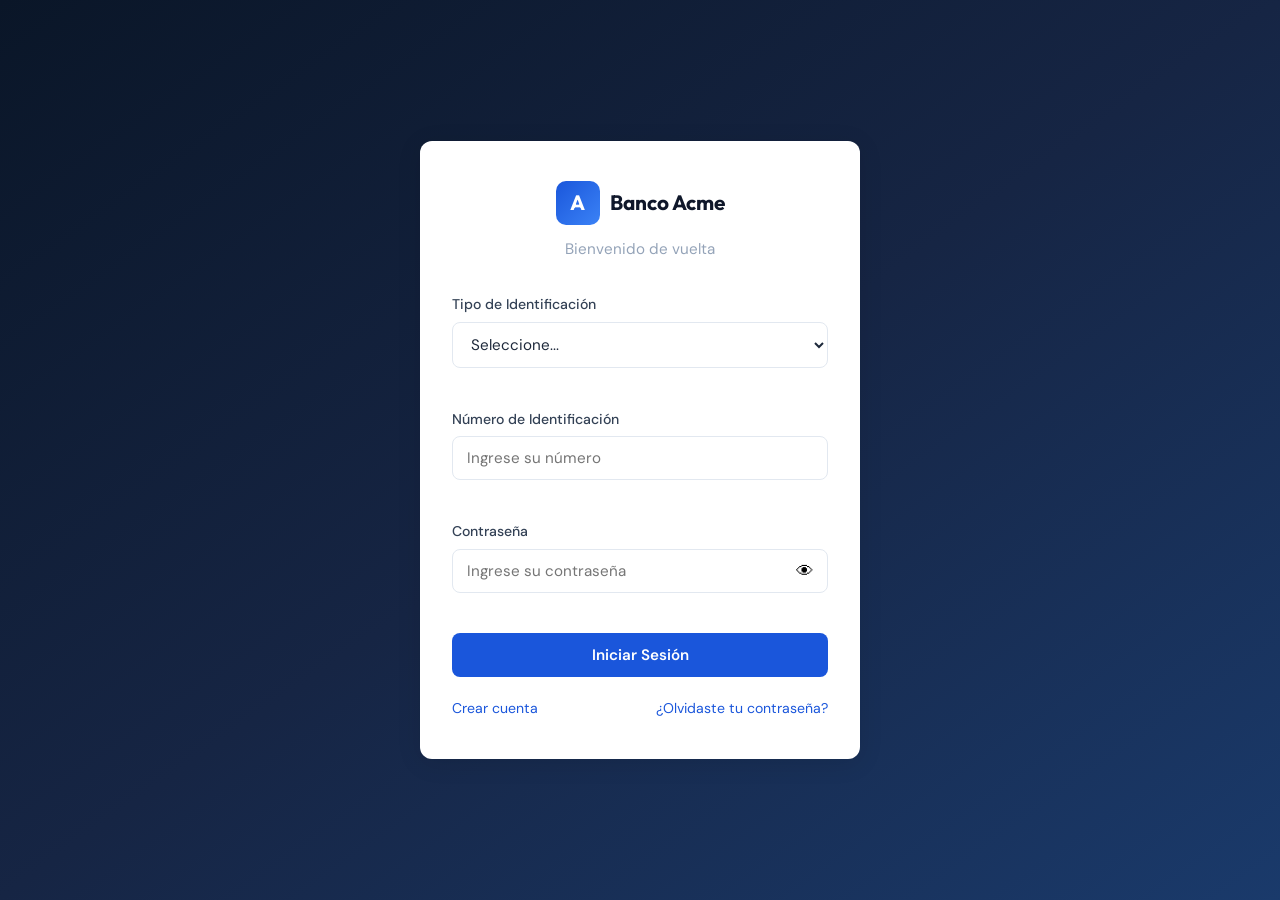
==== dashboard.html @ b164e24a "feat: :memo: pruebas" ====
<!DOCTYPE html>
<html lang="es">
<head>
    <meta charset="UTF-8">
    <meta name="viewport" content="width=device-width, initial-scale=1.0">
    <title>Banco Acme - Dashboard</title>
    <link rel="preconnect" href="https://fonts.googleapis.com">
    <link href="https://fonts.googleapis.com/css2?family=Outfit:wght@300;400;500;600;700&family=DM+Sans:wght@400;500;600&display=swap" rel="stylesheet">
    <link rel="stylesheet" href="css/styles.css">
</head>
<body class="page-dashboard">

    <!-- ==============================
         SIDEBAR / MENÚ LATERAL
    ============================== -->
    <aside class="sidebar" id="sidebar">
        <div class="sidebar-header">
            <div class="logo">
                <div class="logo-icon logo-icon--sm">A</div>
                <span class="logo-text">Banco Acme</span>
            </div>
        </div>

        <nav class="sidebar-nav">
            <button class="nav-item active" onclick="navegarA('resumen')" id="nav-resumen">
                <span class="nav-icon">🏠</span> Resumen
            </button>
            <button class="nav-item" onclick="navegarA('transacciones')" id="nav-transacciones">
                <span class="nav-icon">📋</span> Transacciones
            </button>
            <button class="nav-item" onclick="navegarA('consignacion')" id="nav-consignacion">
                <span class="nav-icon">💰</span> Consignación
            </button>
            <button class="nav-item" onclick="navegarA('retiro')" id="nav-retiro">
                <span class="nav-icon">🏧</span> Retiro
            </button>
            <button class="nav-item" onclick="navegarA('servicios')" id="nav-servicios">
                <span class="nav-icon">🔌</span> Pago Servicios
            </button>
            <button class="nav-item" onclick="navegarA('certificado')" id="nav-certificado">
                <span class="nav-icon">📄</span> Certificado
            </button>
            <button class="nav-item nav-item--danger" onclick="cerrarSesion()">
                <span class="nav-icon">🚪</span> Cerrar Sesión
            </button>
        </nav>

        <div class="sidebar-footer">
            <p id="sidebarNombre"></p>
        </div>
    </aside>

    <!-- Botón menú móvil -->
    <button class="menu-toggle" id="menuToggle" onclick="toggleSidebar()">☰</button>

    <!-- ==============================
         ÁREA DE CONTENIDO PRINCIPAL
    ============================== -->
    <main class="main-content" id="mainContent">

        <!-- HEADER del dashboard -->
        <header class="dash-header">
            <h1 id="tituloPagina">Resumen de Cuenta</h1>
            <p class="dash-fecha" id="fechaActual"></p>
        </header>

        <!-- ===== SECCIÓN: RESUMEN ===== -->
        <section class="seccion" id="seccion-resumen">
            <div class="cuenta-card">
                <div class="cuenta-card__header">
                    <span class="cuenta-badge">Cuenta de Ahorros</span>
                    <span class="cuenta-estado">● Activa</span>
                </div>
                <div class="cuenta-card__body">
                    <p class="cuenta-numero" id="dashNumeroCuenta"></p>
                    <p class="cuenta-saldo-label">Saldo disponible</p>
                    <p class="cuenta-saldo" id="dashSaldo"></p>
                </div>
                <div class="cuenta-card__footer">
                    <p>Titular: <strong id="dashTitular"></strong></p>
                    <p>Creada: <span id="dashFechaCreacion"></span></p>
                </div>
            </div>
        </section>

        <!-- ===== SECCIÓN: TRANSACCIONES ===== -->
        <section class="seccion" id="seccion-transacciones" style="display:none;">
            <div class="seccion-header">
                <h2>Últimas 10 Transacciones</h2>
                <button class="btn btn-outline" onclick="imprimirSeccion('seccion-transacciones')">🖨 Imprimir</button>
            </div>
            <div class="tabla-container">
                <table class="tabla">
                    <thead>
                        <tr>
                            <th>Fecha</th>
                            <th>Referencia</th>
                            <th>Tipo</th>
                            <th>Concepto</th>
                            <th>Valor</th>
                        </tr>
                    </thead>
                    <tbody id="tablaTransacciones">
                        <!-- Se llena dinámicamente con JS -->
                    </tbody>
                </table>
                <p id="sinTransacciones" class="info-text" style="display:none;">No hay transacciones registradas.</p>
            </div>
        </section>

        <!-- ===== SECCIÓN: CONSIGNACIÓN ===== -->
        <section class="seccion" id="seccion-consignacion" style="display:none;">
            <div class="form-operacion">
                <div class="info-cuenta">
                    <p><strong>Cuenta:</strong> <span id="consigCuenta"></span></p>
                    <p><strong>Titular:</strong> <span id="consigTitular"></span></p>
                </div>
                <div class="form-group">
                    <label for="montoConsignacion">Monto a consignar ($)</label>
                    <input type="number" id="montoConsignacion" placeholder="Ingrese el monto" min="1">
                    <span class="error-msg" id="errConsignacion"></span>
                </div>
                <button class="btn btn-primary" onclick="realizarConsignacion()">Consignar</button>
            </div>
            <!-- Resumen de transacción -->
            <div id="resumenConsignacion" class="resumen-transaccion" style="display:none;">
                <div class="resumen-transaccion__content" id="resumenConsignacionContent"></div>
                <button class="btn btn-outline" onclick="imprimirSeccion('resumenConsignacion')">🖨 Imprimir</button>
            </div>
        </section>

        <!-- ===== SECCIÓN: RETIRO ===== -->
        <section class="seccion" id="seccion-retiro" style="display:none;">
            <div class="form-operacion">
                <div class="info-cuenta">
                    <p><strong>Cuenta:</strong> <span id="retiroCuenta"></span></p>
                    <p><strong>Titular:</strong> <span id="retiroTitular"></span></p>
                    <p><strong>Saldo disponible:</strong> <span id="retiroSaldo"></span></p>
                </div>
                <div class="form-group">
                    <label for="montoRetiro">Monto a retirar ($)</label>
                    <input type="number" id="montoRetiro" placeholder="Ingrese el monto" min="1">
                    <span class="error-msg" id="errRetiro"></span>
                </div>
                <button class="btn btn-primary" onclick="realizarRetiro()">Retirar</button>
            </div>
            <div id="resumenRetiro" class="resumen-transaccion" style="display:none;">
                <div class="resumen-transaccion__content" id="resumenRetiroContent"></div>
                <button class="btn btn-outline" onclick="imprimirSeccion('resumenRetiro')">🖨 Imprimir</button>
            </div>
        </section>

        <!-- ===== SECCIÓN: PAGO DE SERVICIOS ===== -->
        <section class="seccion" id="seccion-servicios" style="display:none;">
            <div class="form-operacion">
                <div class="info-cuenta">
                    <p><strong>Cuenta:</strong> <span id="servicioCuenta"></span></p>
                    <p><strong>Titular:</strong> <span id="servicioTitular"></span></p>
                    <p><strong>Saldo disponible:</strong> <span id="servicioSaldo"></span></p>
                </div>
                <div class="form-group">
                    <label for="tipoServicio">Servicio Público</label>
                    <select id="tipoServicio">
                        <option value="">Seleccione...</option>
                        <option value="Energía">Energía</option>
                        <option value="Agua">Agua</option>
                        <option value="Gas natural">Gas natural</option>
                        <option value="Internet">Internet</option>
                    </select>
                    <span class="error-msg" id="errTipoServicio"></span>
                </div>
                <div class="form-group">
                    <label for="referenciaServicio">Referencia de pago</label>
                    <input type="text" id="referenciaServicio" placeholder="Número de referencia">
                    <span class="error-msg" id="errReferenciaServicio"></span>
                </div>
                <div class="form-group">
                    <label for="montoServicio">Valor a pagar ($)</label>
                    <input type="number" id="montoServicio" placeholder="Ingrese el valor" min="1">
                    <span class="error-msg" id="errMontoServicio"></span>
                </div>
                <button class="btn btn-primary" onclick="pagarServicio()">Pagar Servicio</button>
            </div>
            <div id="resumenServicio" class="resumen-transaccion" style="display:none;">
                <div class="resumen-transaccion__content" id="resumenServicioContent"></div>
                <button class="btn btn-outline" onclick="imprimirSeccion('resumenServicio')">🖨 Imprimir</button>
            </div>
        </section>

        <!-- ===== SECCIÓN: CERTIFICADO BANCARIO ===== -->
        <section class="seccion" id="seccion-certificado" style="display:none;">
            <div class="certificado" id="certificadoContenido">
                <div class="certificado__header">
                    <div class="logo">
                        <div class="logo-icon">A</div>
                        <span class="logo-text">Banco Acme S.A.</span>
                    </div>
                    <p>NIT: 900.123.456-7</p>
                </div>
                <div class="certificado__body">
                    <h2>CERTIFICADO BANCARIO</h2>
                    <p class="certificado__fecha" id="certFechaExpedicion"></p>
                    <div class="certificado__texto">
                        <p>El <strong>BANCO ACME S.A.</strong>, entidad vigilada por la Superintendencia Financiera de Colombia, certifica que:</p>
                        <p class="certificado__titular" id="certTitular"></p>
                        <p>Identificado(a) con <strong id="certTipoId"></strong> número <strong id="certNumId"></strong>, es titular de la siguiente cuenta:</p>
                        <table class="certificado__tabla">
                            <tr>
                                <td><strong>Tipo de cuenta:</strong></td>
                                <td>Cuenta de Ahorros</td>
                            </tr>
                            <tr>
                                <td><strong>Número de cuenta:</strong></td>
                                <td id="certNumeroCuenta"></td>
                            </tr>
                            <tr>
                                <td><strong>Estado:</strong></td>
                                <td>Activa</td>
                            </tr>
                            <tr>
                                <td><strong>Fecha de apertura:</strong></td>
                                <td id="certFechaApertura"></td>
                            </tr>
                        </table>
                        <p>El presente certificado se expide a solicitud del interesado.</p>
                    </div>
                </div>
                <div class="certificado__footer">
                    <div class="certificado__firma">
                        <div class="firma-linea"></div>
                        <p><strong>Banco Acme S.A.</strong></p>
                        <p>Departamento de Servicio al Cliente</p>
                    </div>
                </div>
            </div>
            <button class="btn btn-outline" onclick="imprimirSeccion('certificadoContenido')">🖨 Imprimir Certificado</button>
        </section>

    </main>

    <script src="js/utils.js"></script>
    <script src="js/dashboard.js"></script>
</body>
</html>
---- css/styles.css ----
/* ==============================
   VARIABLES CSS (Paleta bancaria)
   ============================== */
:root {
    --azul-oscuro: #0a1628;
    --azul-primario: #1a56db;
    --azul-hover: #1648b8;
    --azul-claro: #e8f0fe;
    --verde: #16a34a;
    --rojo: #dc2626;
    --rojo-claro: #fef2f2;
    --gris-50: #f8fafc;
    --gris-100: #f1f5f9;
    --gris-200: #e2e8f0;
    --gris-300: #cbd5e1;
    --gris-400: #94a3b8;
    --gris-600: #475569;
    --gris-700: #334155;
    --gris-800: #1e293b;
    --gris-900: #0f172a;
    --blanco: #ffffff;
    --sombra: 0 1px 3px rgba(0,0,0,0.08), 0 4px 12px rgba(0,0,0,0.04);
    --sombra-lg: 0 4px 24px rgba(0,0,0,0.1);
    --radio: 12px;
    --radio-sm: 8px;
    --transicion: 0.2s ease;
}

/* ==============================
   RESET Y BASE
   ============================== */
*, *::before, *::after {
    margin: 0;
    padding: 0;
    box-sizing: border-box;
}

body {
    font-family: 'DM Sans', sans-serif;
    background: var(--gris-50);
    color: var(--gris-800);
    line-height: 1.6;
    min-height: 100vh;
}

h1, h2, h3 {
    font-family: 'Outfit', sans-serif;
    font-weight: 600;
    color: var(--gris-900);
}

/* ==============================
   LOGO
   ============================== */
.logo {
    display: flex;
    align-items: center;
    gap: 10px;
}

.logo-icon {
    width: 44px;
    height: 44px;
    background: linear-gradient(135deg, var(--azul-primario), #3b82f6);
    color: var(--blanco);
    border-radius: 10px;
    display: flex;
    align-items: center;
    justify-content: center;
    font-family: 'Outfit', sans-serif;
    font-weight: 700;
    font-size: 1.3rem;
}

.logo-icon--sm {
    width: 36px;
    height: 36px;
    font-size: 1rem;
}

.logo-text {
    font-family: 'Outfit', sans-serif;
    font-weight: 700;
    font-size: 1.3rem;
    color: var(--gris-900);
}

/* ==============================
   PÁGINAS DE AUTENTICACIÓN
   ============================== */
.page-auth {
    display: flex;
    align-items: center;
    justify-content: center;
    min-height: 100vh;
    padding: 20px;
    background: linear-gradient(145deg, var(--azul-oscuro) 0%, #162544 50%, #1a3a6b 100%);
}

.auth-container {
    width: 100%;
    max-width: 440px;
    animation: fadeIn 0.4s ease;
}

.auth-card {
    background: var(--blanco);
    border-radius: var(--radio);
    padding: 40px 32px;
    box-shadow: var(--sombra-lg);
}

.auth-card--wide {
    max-width: 720px;
}

.auth-container:has(.auth-card--wide) {
    max-width: 720px;
}

.auth-header {
    text-align: center;
    margin-bottom: 32px;
}

.auth-header .logo {
    justify-content: center;
    margin-bottom: 12px;
}

.auth-subtitle {
    color: var(--gris-400);
    font-size: 0.95rem;
}

.auth-links {
    display: flex;
    justify-content: space-between;
    margin-top: 20px;
    font-size: 0.88rem;
}

.auth-links a {
    color: var(--azul-primario);
    text-decoration: none;
    transition: color var(--transicion);
}

.auth-links a:hover {
    color: var(--azul-hover);
    text-decoration: underline;
}

/* ==============================
   FORMULARIOS
   ============================== */
.form-group {
    margin-bottom: 18px;
}

.form-group label {
    display: block;
    font-size: 0.88rem;
    font-weight: 500;
    color: var(--gris-700);
    margin-bottom: 6px;
}

.form-group input,
.form-group select {
    width: 100%;
    padding: 11px 14px;
    border: 1.5px solid var(--gris-200);
    border-radius: var(--radio-sm);
    font-size: 0.95rem;
    font-family: 'DM Sans', sans-serif;
    color: var(--gris-800);
    background: var(--blanco);
    transition: border-color var(--transicion), box-shadow var(--transicion);
    outline: none;
}

.form-group input:focus,
.form-group select:focus {
    border-color: var(--azul-primario);
    box-shadow: 0 0 0 3px rgba(26, 86, 219, 0.12);
}

.form-group input.input-error,
.form-group select.input-error {
    border-color: var(--rojo);
}

.password-wrapper {
    position: relative;
}

.password-wrapper input {
    padding-right: 44px;
}

.toggle-pass {
    position: absolute;
    right: 10px;
    top: 50%;
    transform: translateY(-50%);
    background: none;
    border: none;
    cursor: pointer;
    font-size: 1.1rem;
    padding: 4px;
}

.error-msg {
    display: block;
    color: var(--rojo);
    font-size: 0.8rem;
    margin-top: 4px;
    min-height: 18px;
}

.form-grid {
    display: grid;
    grid-template-columns: 1fr 1fr;
    gap: 0 20px;
}

/* ==============================
   BOTONES
   ============================== */
.btn {
    display: inline-flex;
    align-items: center;
    justify-content: center;
    gap: 8px;
    padding: 12px 24px;
    border: none;
    border-radius: var(--radio-sm);
    font-family: 'DM Sans', sans-serif;
    font-size: 0.95rem;
    font-weight: 600;
    cursor: pointer;
    transition: all var(--transicion);
    text-decoration: none;
}

.btn-primary {
    background: var(--azul-primario);
    color: var(--blanco);
    width: 100%;
}

.btn-primary:hover {
    background: var(--azul-hover);
    transform: translateY(-1px);
}

.btn-secondary {
    background: var(--gris-100);
    color: var(--gris-700);
}

.btn-secondary:hover {
    background: var(--gris-200);
}

.btn-outline {
    background: transparent;
    color: var(--azul-primario);
    border: 1.5px solid var(--azul-primario);
    padding: 8px 16px;
    font-size: 0.88rem;
}

.btn-outline:hover {
    background: var(--azul-claro);
}

.btn-group {
    display: flex;
    gap: 12px;
    margin-top: 8px;
}

.btn-group .btn {
    flex: 1;
}

/* ==============================
   ALERTAS
   ============================== */
.alert {
    padding: 12px 16px;
    border-radius: var(--radio-sm);
    font-size: 0.9rem;
    margin-top: 16px;
    text-align: center;
}

.alert-error {
    background: var(--rojo-claro);
    color: var(--rojo);
    border: 1px solid #fecaca;
}

.alert-success {
    background: #f0fdf4;
    color: var(--verde);
    border: 1px solid #bbf7d0;
}

.info-text {
    color: var(--gris-400);
    font-size: 0.9rem;
    text-align: center;
    padding: 20px;
}

/* ==============================
   RESUMEN DE REGISTRO
   ============================== */
.resumen-card {
    text-align: center;
    padding: 20px 0;
}

.resumen-icon {
    font-size: 3rem;
    margin-bottom: 12px;
}

.resumen-card h2 {
    margin-bottom: 20px;
    color: var(--verde);
}

.resumen-datos {
    background: var(--gris-50);
    border-radius: var(--radio-sm);
    padding: 20px;
    text-align: left;
    margin-bottom: 24px;
}

.resumen-datos p {
    padding: 6px 0;
    border-bottom: 1px solid var(--gris-200);
}

.resumen-datos p:last-child {
    border-bottom: none;
}

/* ==============================
   LAYOUT DEL DASHBOARD
   ============================== */
.page-dashboard {
    display: flex;
    min-height: 100vh;
}

/* Sidebar */
.sidebar {
    width: 260px;
    background: var(--blanco);
    border-right: 1px solid var(--gris-200);
    display: flex;
    flex-direction: column;
    position: fixed;
    top: 0;
    left: 0;
    bottom: 0;
    z-index: 100;
    transition: transform 0.3s ease;
}

.sidebar-header {
    padding: 20px 20px 16px;
    border-bottom: 1px solid var(--gris-200);
}

.sidebar-nav {
    flex: 1;
    padding: 12px;
    display: flex;
    flex-direction: column;
    gap: 4px;
    overflow-y: auto;
}

.nav-item {
    display: flex;
    align-items: center;
    gap: 10px;
    width: 100%;
    padding: 11px 14px;
    border: none;
    border-radius: var(--radio-sm);
    background: transparent;
    font-family: 'DM Sans', sans-serif;
    font-size: 0.92rem;
    font-weight: 500;
    color: var(--gris-600);
    cursor: pointer;
    transition: all var(--transicion);
    text-align: left;
}

.nav-item:hover {
    background: var(--gris-100);
    color: var(--gris-900);
}

.nav-item.active {
    background: var(--azul-claro);
    color: var(--azul-primario);
    font-weight: 600;
}

.nav-item--danger {
    color: var(--rojo);
}

.nav-item--danger:hover {
    background: var(--rojo-claro);
    color: var(--rojo);
}

.nav-icon {
    font-size: 1.1rem;
    width: 22px;
    text-align: center;
}

.sidebar-footer {
    padding: 16px 20px;
    border-top: 1px solid var(--gris-200);
    font-size: 0.85rem;
    color: var(--gris-400);
}

/* Menú toggle para móviles */
.menu-toggle {
    display: none;
    position: fixed;
    top: 14px;
    left: 14px;
    z-index: 200;
    background: var(--blanco);
    border: 1px solid var(--gris-200);
    border-radius: var(--radio-sm);
    padding: 8px 12px;
    font-size: 1.3rem;
    cursor: pointer;
    box-shadow: var(--sombra);
}

/* Contenido principal */
.main-content {
    flex: 1;
    margin-left: 260px;
    padding: 32px;
    max-width: 960px;
}

.dash-header {
    display: flex;
    justify-content: space-between;
    align-items: center;
    margin-bottom: 28px;
}

.dash-header h1 {
    font-size: 1.6rem;
}

.dash-fecha {
    color: var(--gris-400);
    font-size: 0.88rem;
}

/* ==============================
   TARJETA DE CUENTA
   ============================== */
.cuenta-card {
    background: linear-gradient(135deg, var(--azul-oscuro) 0%, #1a3a6b 100%);
    border-radius: var(--radio);
    padding: 28px 32px;
    color: var(--blanco);
    box-shadow: var(--sombra-lg);
}

.cuenta-card__header {
    display: flex;
    justify-content: space-between;
    align-items: center;
    margin-bottom: 24px;
}

.cuenta-badge {
    background: rgba(255,255,255,0.15);
    padding: 4px 12px;
    border-radius: 20px;
    font-size: 0.8rem;
    font-weight: 500;
}

.cuenta-estado {
    font-size: 0.85rem;
    color: #86efac;
}

.cuenta-numero {
    font-family: 'Outfit', monospace;
    font-size: 1.3rem;
    letter-spacing: 2px;
    margin-bottom: 16px;
    opacity: 0.9;
}

.cuenta-saldo-label {
    font-size: 0.85rem;
    opacity: 0.7;
}

.cuenta-saldo {
    font-family: 'Outfit', sans-serif;
    font-size: 2.2rem;
    font-weight: 700;
}

.cuenta-card__footer {
    margin-top: 24px;
    padding-top: 16px;
    border-top: 1px solid rgba(255,255,255,0.15);
    display: flex;
    justify-content: space-between;
    font-size: 0.88rem;
    opacity: 0.85;
}

/* ==============================
   SECCIONES DEL DASHBOARD
   ============================== */
.seccion-header {
    display: flex;
    justify-content: space-between;
    align-items: center;
    margin-bottom: 20px;
}

.seccion-header h2 {
    font-size: 1.2rem;
}

/* Tabla */
.tabla-container {
    background: var(--blanco);
    border-radius: var(--radio);
    box-shadow: var(--sombra);
    overflow-x: auto;
}

.tabla {
    width: 100%;
    border-collapse: collapse;
}

.tabla th {
    background: var(--gris-50);
    padding: 12px 16px;
    text-align: left;
    font-size: 0.82rem;
    font-weight: 600;
    color: var(--gris-600);
    text-transform: uppercase;
    letter-spacing: 0.5px;
    border-bottom: 2px solid var(--gris-200);
}

.tabla td {
    padding: 12px 16px;
    font-size: 0.9rem;
    border-bottom: 1px solid var(--gris-100);
}

.tabla tr:hover td {
    background: var(--gris-50);
}

.valor-positivo {
    color: var(--verde);
    font-weight: 600;
}

.valor-negativo {
    color: var(--rojo);
    font-weight: 600;
}

/* Formulario de operación */
.form-operacion {
    background: var(--blanco);
    border-radius: var(--radio);
    padding: 28px;
    box-shadow: var(--sombra);
    max-width: 500px;
}

.info-cuenta {
    background: var(--gris-50);
    border-radius: var(--radio-sm);
    padding: 16px;
    margin-bottom: 20px;
}

.info-cuenta p {
    font-size: 0.9rem;
    padding: 4px 0;
}

/* Resumen de transacción */
.resumen-transaccion {
    margin-top: 24px;
    background: var(--blanco);
    border-radius: var(--radio);
    padding: 24px;
    box-shadow: var(--sombra);
    border-left: 4px solid var(--verde);
}

.resumen-transaccion h3 {
    color: var(--verde);
    margin-bottom: 16px;
    font-size: 1.05rem;
}

.resumen-transaccion p {
    padding: 6px 0;
    font-size: 0.9rem;
    border-bottom: 1px solid var(--gris-100);
}

.resumen-transaccion p:last-child {
    border-bottom: none;
}

.resumen-transaccion .btn-outline {
    margin-top: 16px;
}

/* ==============================
   CERTIFICADO BANCARIO
   ============================== */
.certificado {
    background: var(--blanco);
    border-radius: var(--radio);
    box-shadow: var(--sombra);
    padding: 48px 40px;
    max-width: 700px;
    border: 2px solid var(--gris-200);
}

.certificado__header {
    text-align: center;
    padding-bottom: 20px;
    border-bottom: 2px solid var(--azul-primario);
    margin-bottom: 32px;
}

.certificado__header .logo {
    justify-content: center;
    margin-bottom: 4px;
}

.certificado__header p {
    font-size: 0.85rem;
    color: var(--gris-400);
}

.certificado__body h2 {
    text-align: center;
    font-size: 1.4rem;
    margin-bottom: 8px;
    letter-spacing: 2px;
}

.certificado__fecha {
    text-align: center;
    color: var(--gris-400);
    font-size: 0.9rem;
    margin-bottom: 28px;
}

.certificado__texto p {
    margin-bottom: 16px;
    font-size: 0.95rem;
    line-height: 1.7;
}

.certificado__titular {
    font-size: 1.15rem !important;
    font-weight: 600;
    text-align: center;
    color: var(--azul-primario);
    text-transform: uppercase;
    letter-spacing: 1px;
}

.certificado__tabla {
    width: 100%;
    margin: 20px 0;
    border-collapse: collapse;
}

.certificado__tabla td {
    padding: 8px 12px;
    font-size: 0.92rem;
    border-bottom: 1px solid var(--gris-100);
}

.certificado__footer {
    margin-top: 48px;
    text-align: center;
}

.firma-linea {
    width: 200px;
    height: 1px;
    background: var(--gris-800);
    margin: 0 auto 8px;
}

.certificado__footer p {
    font-size: 0.88rem;
    color: var(--gris-600);
}

/* ==============================
   ANIMACIONES
   ============================== */
@keyframes fadeIn {
    from { opacity: 0; transform: translateY(12px); }
    to { opacity: 1; transform: translateY(0); }
}

.seccion {
    animation: fadeIn 0.3s ease;
}

/* ==============================
   RESPONSIVE
   ============================== */
@media (max-width: 768px) {
    .form-grid {
        grid-template-columns: 1fr;
    }

    .auth-card {
        padding: 28px 20px;
    }

    /* Dashboard móvil */
    .sidebar {
        transform: translateX(-100%);
    }

    .sidebar.open {
        transform: translateX(0);
    }

    .menu-toggle {
        display: block;
    }

    .main-content {
        margin-left: 0;
        padding: 20px 16px;
        padding-top: 60px;
    }

    .dash-header {
        flex-direction: column;
        align-items: flex-start;
        gap: 4px;
    }

    .dash-header h1 {
        font-size: 1.3rem;
    }

    .cuenta-card {
        padding: 20px;
    }

    .cuenta-saldo {
        font-size: 1.7rem;
    }

    .cuenta-card__footer {
        flex-direction: column;
        gap: 4px;
    }

    .certificado {
        padding: 24px 16px;
    }

    .seccion-header {
        flex-direction: column;
        gap: 12px;
        align-items: flex-start;
    }
}

@media (max-width: 480px) {
    .auth-links {
        flex-direction: column;
        gap: 8px;
        text-align: center;
    }

    .btn-group {
        flex-direction: column;
    }
}

/* ==============================
   IMPRESIÓN
   ============================== */
@media print {
    .sidebar, .menu-toggle, .btn, .nav-item, .dash-header {
        display: none !important;
    }

    .main-content {
        margin: 0;
        padding: 0;
    }

    .seccion {
        display: block !important;
        box-shadow: none;
    }

    .certificado {
        border: 1px solid #ccc;
        box-shadow: none;
    }
}
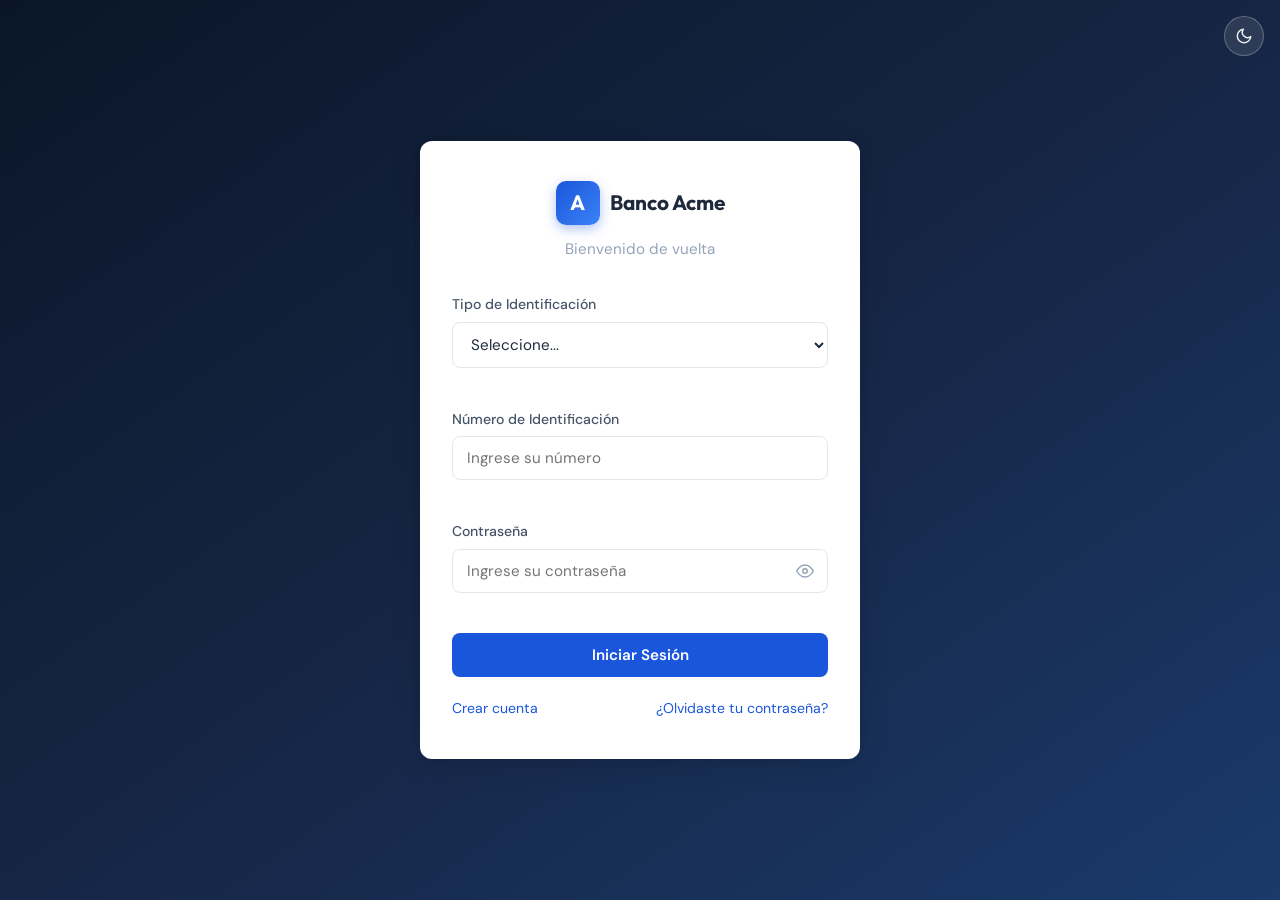
==== commit 8c4a90a9: "feat: sparkles: addFuntions" ====
--- a/dashboard.html
+++ b/dashboard.html
@@ -4,6 +4,15 @@
     <meta charset="UTF-8">
     <meta name="viewport" content="width=device-width, initial-scale=1.0">
     <title>Banco Acme - Dashboard</title>
+
+    <!-- Aplicar tema guardado antes de mostrar la página -->
+    <script>
+        var temaGuardado = localStorage.getItem("acmebank_tema");
+        if (temaGuardado === "dark") {
+            document.documentElement.setAttribute("data-theme", "dark");
+        }
+    </script>
+
     <link rel="preconnect" href="https://fonts.googleapis.com">
     <link href="https://fonts.googleapis.com/css2?family=Outfit:wght@300;400;500;600;700&family=DM+Sans:wght@400;500;600&display=swap" rel="stylesheet">
     <link rel="stylesheet" href="css/styles.css">
@@ -11,7 +20,7 @@
 <body class="page-dashboard">
 
     <!-- ==============================
-         SIDEBAR / MENÚ LATERAL
+         SIDEBAR (Menú lateral)
     ============================== -->
     <aside class="sidebar" id="sidebar">
         <div class="sidebar-header">
@@ -22,72 +31,213 @@
         </div>
 
         <nav class="sidebar-nav">
+            <!-- Cada botón llama a navegarA() con el nombre de la sección -->
+
             <button class="nav-item active" onclick="navegarA('resumen')" id="nav-resumen">
-                <span class="nav-icon">🏠</span> Resumen
-            </button>
+                <span class="nav-icon">
+                    <!-- Ícono casa -->
+                    <svg xmlns="http://www.w3.org/2000/svg" width="18" height="18" viewBox="0 0 24 24"
+                        fill="none" stroke="currentColor" stroke-width="2" stroke-linecap="round" stroke-linejoin="round">
+                        <path d="M3 9l9-7 9 7v11a2 2 0 0 1-2 2H5a2 2 0 0 1-2-2z"/>
+                        <polyline points="9 22 9 12 15 12 15 22"/>
+                    </svg>
+                </span>
+                Resumen
+            </button>
+
             <button class="nav-item" onclick="navegarA('transacciones')" id="nav-transacciones">
-                <span class="nav-icon">📋</span> Transacciones
-            </button>
+                <span class="nav-icon">
+                    <!-- Ícono lista -->
+                    <svg xmlns="http://www.w3.org/2000/svg" width="18" height="18" viewBox="0 0 24 24"
+                        fill="none" stroke="currentColor" stroke-width="2" stroke-linecap="round" stroke-linejoin="round">
+                        <line x1="8" y1="6" x2="21" y2="6"/>
+                        <line x1="8" y1="12" x2="21" y2="12"/>
+                        <line x1="8" y1="18" x2="21" y2="18"/>
+                        <line x1="3" y1="6" x2="3.01" y2="6"/>
+                        <line x1="3" y1="12" x2="3.01" y2="12"/>
+                        <line x1="3" y1="18" x2="3.01" y2="18"/>
+                    </svg>
+                </span>
+                Transacciones
+            </button>
+
             <button class="nav-item" onclick="navegarA('consignacion')" id="nav-consignacion">
-                <span class="nav-icon">💰</span> Consignación
-            </button>
+                <span class="nav-icon">
+                    <!-- Ícono flecha hacia abajo (ingreso de dinero) -->
+                    <svg xmlns="http://www.w3.org/2000/svg" width="18" height="18" viewBox="0 0 24 24"
+                        fill="none" stroke="currentColor" stroke-width="2" stroke-linecap="round" stroke-linejoin="round">
+                        <circle cx="12" cy="12" r="10"/>
+                        <polyline points="8 12 12 16 16 12"/>
+                        <line x1="12" y1="8" x2="12" y2="16"/>
+                    </svg>
+                </span>
+                Consignación
+            </button>
+
             <button class="nav-item" onclick="navegarA('retiro')" id="nav-retiro">
-                <span class="nav-icon">🏧</span> Retiro
-            </button>
+                <span class="nav-icon">
+                    <!-- Ícono flecha hacia arriba (salida de dinero) -->
+                    <svg xmlns="http://www.w3.org/2000/svg" width="18" height="18" viewBox="0 0 24 24"
+                        fill="none" stroke="currentColor" stroke-width="2" stroke-linecap="round" stroke-linejoin="round">
+                        <circle cx="12" cy="12" r="10"/>
+                        <polyline points="16 12 12 8 8 12"/>
+                        <line x1="12" y1="16" x2="12" y2="8"/>
+                    </svg>
+                </span>
+                Retiro
+            </button>
+
             <button class="nav-item" onclick="navegarA('servicios')" id="nav-servicios">
-                <span class="nav-icon">🔌</span> Pago Servicios
-            </button>
+                <span class="nav-icon">
+                    <!-- Ícono rayo (servicios públicos) -->
+                    <svg xmlns="http://www.w3.org/2000/svg" width="18" height="18" viewBox="0 0 24 24"
+                        fill="none" stroke="currentColor" stroke-width="2" stroke-linecap="round" stroke-linejoin="round">
+                        <polygon points="13 2 3 14 12 14 11 22 21 10 12 10 13 2"/>
+                    </svg>
+                </span>
+                Pago Servicios
+            </button>
+
             <button class="nav-item" onclick="navegarA('certificado')" id="nav-certificado">
-                <span class="nav-icon">📄</span> Certificado
-            </button>
+                <span class="nav-icon">
+                    <!-- Ícono documento -->
+                    <svg xmlns="http://www.w3.org/2000/svg" width="18" height="18" viewBox="0 0 24 24"
+                        fill="none" stroke="currentColor" stroke-width="2" stroke-linecap="round" stroke-linejoin="round">
+                        <path d="M14 2H6a2 2 0 0 0-2 2v16a2 2 0 0 0 2 2h12a2 2 0 0 0 2-2V8z"/>
+                        <polyline points="14 2 14 8 20 8"/>
+                        <line x1="16" y1="13" x2="8" y2="13"/>
+                        <line x1="16" y1="17" x2="8" y2="17"/>
+                        <polyline points="10 9 9 9 8 9"/>
+                    </svg>
+                </span>
+                Certificado
+            </button>
+
+            <!-- Botón de cerrar sesión (rojo) -->
             <button class="nav-item nav-item--danger" onclick="cerrarSesion()">
-                <span class="nav-icon">🚪</span> Cerrar Sesión
+                <span class="nav-icon">
+                    <!-- Ícono salida -->
+                    <svg xmlns="http://www.w3.org/2000/svg" width="18" height="18" viewBox="0 0 24 24"
+                        fill="none" stroke="currentColor" stroke-width="2" stroke-linecap="round" stroke-linejoin="round">
+                        <path d="M9 21H5a2 2 0 0 1-2-2V5a2 2 0 0 1 2-2h4"/>
+                        <polyline points="16 17 21 12 16 7"/>
+                        <line x1="21" y1="12" x2="9" y2="12"/>
+                    </svg>
+                </span>
+                Cerrar Sesión
             </button>
         </nav>
 
+        <!-- Pie del sidebar: nombre del usuario + exportar/importar JSON -->
         <div class="sidebar-footer">
             <p id="sidebarNombre"></p>
+
+            <!-- Botones de import/export JSON -->
+            <div class="sidebar-data-actions">
+                <!-- Exportar: descarga un archivo JSON con todos los datos -->
+                <button class="btn-data-action" onclick="exportarDatosJSON()" title="Exportar datos a JSON">
+                    <svg xmlns="http://www.w3.org/2000/svg" width="13" height="13" viewBox="0 0 24 24"
+                        fill="none" stroke="currentColor" stroke-width="2" stroke-linecap="round" stroke-linejoin="round">
+                        <path d="M21 15v4a2 2 0 0 1-2 2H5a2 2 0 0 1-2-2v-4"/>
+                        <polyline points="7 10 12 15 17 10"/>
+                        <line x1="12" y1="15" x2="12" y2="3"/>
+                    </svg>
+                    Exportar
+                </button>
+
+                <!-- Importar: abre el selector de archivo al hacer clic en el label -->
+                <label class="btn-data-action" for="inputImportarJSON" title="Importar datos desde JSON">
+                    <svg xmlns="http://www.w3.org/2000/svg" width="13" height="13" viewBox="0 0 24 24"
+                        fill="none" stroke="currentColor" stroke-width="2" stroke-linecap="round" stroke-linejoin="round">
+                        <path d="M21 15v4a2 2 0 0 1-2 2H5a2 2 0 0 1-2-2v-4"/>
+                        <polyline points="17 8 12 3 7 8"/>
+                        <line x1="12" y1="3" x2="12" y2="15"/>
+                    </svg>
+                    Importar
+                </label>
+                <!-- Input de archivo oculto, se activa con el label de arriba -->
+                <input type="file" id="inputImportarJSON" accept=".json"
+                    style="display:none;" onchange="manejarImportacion(this)">
+            </div>
         </div>
     </aside>
 
-    <!-- Botón menú móvil -->
-    <button class="menu-toggle" id="menuToggle" onclick="toggleSidebar()">☰</button>
+    <!-- Botón hamburguesa para abrir el menú en móvil -->
+    <button class="menu-toggle" id="menuToggle" onclick="toggleSidebar()">
+        <svg xmlns="http://www.w3.org/2000/svg" width="20" height="20" viewBox="0 0 24 24"
+            fill="none" stroke="currentColor" stroke-width="2" stroke-linecap="round" stroke-linejoin="round">
+            <line x1="3" y1="12" x2="21" y2="12"/>
+            <line x1="3" y1="6" x2="21" y2="6"/>
+            <line x1="3" y1="18" x2="21" y2="18"/>
+        </svg>
+    </button>
 
     <!-- ==============================
-         ÁREA DE CONTENIDO PRINCIPAL
+         CONTENIDO PRINCIPAL
     ============================== -->
     <main class="main-content" id="mainContent">
 
-        <!-- HEADER del dashboard -->
+        <!-- Header: título de la sección + fecha + botón de tema -->
         <header class="dash-header">
-            <h1 id="tituloPagina">Resumen de Cuenta</h1>
-            <p class="dash-fecha" id="fechaActual"></p>
+            <div class="dash-header-left">
+                <h1 id="tituloPagina">Resumen de Cuenta</h1>
+                <p class="dash-fecha" id="fechaActual"></p>
+            </div>
+            <!-- Botón de tema en el dashboard (versión oscura para fondo claro) -->
+            <button class="theme-toggle theme-toggle--dash" id="btnTema" onclick="toggleTema()" title="Cambiar tema"></button>
         </header>
 
         <!-- ===== SECCIÓN: RESUMEN ===== -->
         <section class="seccion" id="seccion-resumen">
+
+            <!-- Tarjeta de cuenta estilo AmEx -->
             <div class="cuenta-card">
                 <div class="cuenta-card__header">
-                    <span class="cuenta-badge">Cuenta de Ahorros</span>
-                    <span class="cuenta-estado">● Activa</span>
-                </div>
+                    <div class="cuenta-bank-logo">
+                        <div class="logo-icon logo-icon--sm">A</div>
+                        <span class="cuenta-bank-name">Banco Acme</span>
+                    </div>
+                    <span class="cuenta-estado">
+                        <span class="estado-dot"></span> Activa
+                    </span>
+                </div>
+
                 <div class="cuenta-card__body">
+                    <!-- Chip EMV dorado (decorativo) -->
+                    <div class="cuenta-chip"></div>
                     <p class="cuenta-numero" id="dashNumeroCuenta"></p>
                     <p class="cuenta-saldo-label">Saldo disponible</p>
                     <p class="cuenta-saldo" id="dashSaldo"></p>
                 </div>
+
                 <div class="cuenta-card__footer">
-                    <p>Titular: <strong id="dashTitular"></strong></p>
-                    <p>Creada: <span id="dashFechaCreacion"></span></p>
-                </div>
-            </div>
+                    <div class="cuenta-footer-item">
+                        <p class="cuenta-footer-label">Titular</p>
+                        <p><strong id="dashTitular"></strong></p>
+                    </div>
+                    <div class="cuenta-footer-item">
+                        <p class="cuenta-footer-label">Apertura</p>
+                        <p><span id="dashFechaCreacion"></span></p>
+                    </div>
+                    <span class="cuenta-badge">Ahorros</span>
+                </div>
+            </div>
+
         </section>
 
         <!-- ===== SECCIÓN: TRANSACCIONES ===== -->
         <section class="seccion" id="seccion-transacciones" style="display:none;">
             <div class="seccion-header">
                 <h2>Últimas 10 Transacciones</h2>
-                <button class="btn btn-outline" onclick="imprimirSeccion('seccion-transacciones')">🖨 Imprimir</button>
+                <button class="btn btn-outline" onclick="imprimirSeccion('seccion-transacciones')">
+                    <svg xmlns="http://www.w3.org/2000/svg" width="15" height="15" viewBox="0 0 24 24"
+                        fill="none" stroke="currentColor" stroke-width="2" stroke-linecap="round" stroke-linejoin="round">
+                        <polyline points="6 9 6 2 18 2 18 9"/>
+                        <path d="M6 18H4a2 2 0 0 1-2-2v-5a2 2 0 0 1 2-2h16a2 2 0 0 1 2 2v5a2 2 0 0 1-2 2h-2"/>
+                        <rect x="6" y="14" width="12" height="8"/>
+                    </svg>
+                    Imprimir
+                </button>
             </div>
             <div class="tabla-container">
                 <table class="tabla">
@@ -101,10 +251,12 @@
                         </tr>
                     </thead>
                     <tbody id="tablaTransacciones">
-                        <!-- Se llena dinámicamente con JS -->
+                        <!-- Se llena dinámicamente con JavaScript -->
                     </tbody>
                 </table>
-                <p id="sinTransacciones" class="info-text" style="display:none;">No hay transacciones registradas.</p>
+                <p id="sinTransacciones" class="info-text" style="display:none;">
+                    No hay transacciones registradas.
+                </p>
             </div>
         </section>
 
@@ -122,10 +274,19 @@
                 </div>
                 <button class="btn btn-primary" onclick="realizarConsignacion()">Consignar</button>
             </div>
-            <!-- Resumen de transacción -->
+
+            <!-- Resumen de la transacción (aparece después de consignar) -->
             <div id="resumenConsignacion" class="resumen-transaccion" style="display:none;">
-                <div class="resumen-transaccion__content" id="resumenConsignacionContent"></div>
-                <button class="btn btn-outline" onclick="imprimirSeccion('resumenConsignacion')">🖨 Imprimir</button>
+                <div id="resumenConsignacionContent"></div>
+                <button class="btn btn-outline" onclick="imprimirSeccion('resumenConsignacion')">
+                    <svg xmlns="http://www.w3.org/2000/svg" width="15" height="15" viewBox="0 0 24 24"
+                        fill="none" stroke="currentColor" stroke-width="2" stroke-linecap="round" stroke-linejoin="round">
+                        <polyline points="6 9 6 2 18 2 18 9"/>
+                        <path d="M6 18H4a2 2 0 0 1-2-2v-5a2 2 0 0 1 2-2h16a2 2 0 0 1 2 2v5a2 2 0 0 1-2 2h-2"/>
+                        <rect x="6" y="14" width="12" height="8"/>
+                    </svg>
+                    Imprimir
+                </button>
             </div>
         </section>
 
@@ -144,9 +305,18 @@
                 </div>
                 <button class="btn btn-primary" onclick="realizarRetiro()">Retirar</button>
             </div>
+
             <div id="resumenRetiro" class="resumen-transaccion" style="display:none;">
-                <div class="resumen-transaccion__content" id="resumenRetiroContent"></div>
-                <button class="btn btn-outline" onclick="imprimirSeccion('resumenRetiro')">🖨 Imprimir</button>
+                <div id="resumenRetiroContent"></div>
+                <button class="btn btn-outline" onclick="imprimirSeccion('resumenRetiro')">
+                    <svg xmlns="http://www.w3.org/2000/svg" width="15" height="15" viewBox="0 0 24 24"
+                        fill="none" stroke="currentColor" stroke-width="2" stroke-linecap="round" stroke-linejoin="round">
+                        <polyline points="6 9 6 2 18 2 18 9"/>
+                        <path d="M6 18H4a2 2 0 0 1-2-2v-5a2 2 0 0 1 2-2h16a2 2 0 0 1 2 2v5a2 2 0 0 1-2 2h-2"/>
+                        <rect x="6" y="14" width="12" height="8"/>
+                    </svg>
+                    Imprimir
+                </button>
             </div>
         </section>
 
@@ -181,59 +351,98 @@
                 </div>
                 <button class="btn btn-primary" onclick="pagarServicio()">Pagar Servicio</button>
             </div>
+
             <div id="resumenServicio" class="resumen-transaccion" style="display:none;">
-                <div class="resumen-transaccion__content" id="resumenServicioContent"></div>
-                <button class="btn btn-outline" onclick="imprimirSeccion('resumenServicio')">🖨 Imprimir</button>
+                <div id="resumenServicioContent"></div>
+                <button class="btn btn-outline" onclick="imprimirSeccion('resumenServicio')">
+                    <svg xmlns="http://www.w3.org/2000/svg" width="15" height="15" viewBox="0 0 24 24"
+                        fill="none" stroke="currentColor" stroke-width="2" stroke-linecap="round" stroke-linejoin="round">
+                        <polyline points="6 9 6 2 18 2 18 9"/>
+                        <path d="M6 18H4a2 2 0 0 1-2-2v-5a2 2 0 0 1 2-2h16a2 2 0 0 1 2 2v5a2 2 0 0 1-2 2h-2"/>
+                        <rect x="6" y="14" width="12" height="8"/>
+                    </svg>
+                    Imprimir
+                </button>
             </div>
         </section>
 
         <!-- ===== SECCIÓN: CERTIFICADO BANCARIO ===== -->
         <section class="seccion" id="seccion-certificado" style="display:none;">
-            <div class="certificado" id="certificadoContenido">
-                <div class="certificado__header">
-                    <div class="logo">
-                        <div class="logo-icon">A</div>
-                        <span class="logo-text">Banco Acme S.A.</span>
-                    </div>
-                    <p>NIT: 900.123.456-7</p>
-                </div>
-                <div class="certificado__body">
-                    <h2>CERTIFICADO BANCARIO</h2>
-                    <p class="certificado__fecha" id="certFechaExpedicion"></p>
-                    <div class="certificado__texto">
-                        <p>El <strong>BANCO ACME S.A.</strong>, entidad vigilada por la Superintendencia Financiera de Colombia, certifica que:</p>
-                        <p class="certificado__titular" id="certTitular"></p>
-                        <p>Identificado(a) con <strong id="certTipoId"></strong> número <strong id="certNumId"></strong>, es titular de la siguiente cuenta:</p>
-                        <table class="certificado__tabla">
-                            <tr>
-                                <td><strong>Tipo de cuenta:</strong></td>
-                                <td>Cuenta de Ahorros</td>
-                            </tr>
-                            <tr>
-                                <td><strong>Número de cuenta:</strong></td>
-                                <td id="certNumeroCuenta"></td>
-                            </tr>
-                            <tr>
-                                <td><strong>Estado:</strong></td>
-                                <td>Activa</td>
-                            </tr>
-                            <tr>
-                                <td><strong>Fecha de apertura:</strong></td>
-                                <td id="certFechaApertura"></td>
-                            </tr>
-                        </table>
-                        <p>El presente certificado se expide a solicitud del interesado.</p>
-                    </div>
-                </div>
-                <div class="certificado__footer">
-                    <div class="certificado__firma">
-                        <div class="firma-linea"></div>
-                        <p><strong>Banco Acme S.A.</strong></p>
-                        <p>Departamento de Servicio al Cliente</p>
-                    </div>
-                </div>
-            </div>
-            <button class="btn btn-outline" onclick="imprimirSeccion('certificadoContenido')">🖨 Imprimir Certificado</button>
+
+            <!-- Wrapper que agrupa el certificado y los botones de acción -->
+            <div class="certificado-wrapper">
+
+                <!-- Botones: volver + imprimir -->
+                <div class="certificado-actions">
+                    <!-- Botón de volver al resumen -->
+                    <button class="btn btn-volver" onclick="navegarA('resumen')">
+                        <svg xmlns="http://www.w3.org/2000/svg" width="16" height="16" viewBox="0 0 24 24"
+                            fill="none" stroke="currentColor" stroke-width="2" stroke-linecap="round" stroke-linejoin="round">
+                            <line x1="19" y1="12" x2="5" y2="12"/>
+                            <polyline points="12 19 5 12 12 5"/>
+                        </svg>
+                        Volver
+                    </button>
+
+                    <!-- Botón de imprimir el certificado -->
+                    <button class="btn btn-outline" onclick="imprimirSeccion('certificadoContenido')">
+                        <svg xmlns="http://www.w3.org/2000/svg" width="15" height="15" viewBox="0 0 24 24"
+                            fill="none" stroke="currentColor" stroke-width="2" stroke-linecap="round" stroke-linejoin="round">
+                            <polyline points="6 9 6 2 18 2 18 9"/>
+                            <path d="M6 18H4a2 2 0 0 1-2-2v-5a2 2 0 0 1 2-2h16a2 2 0 0 1 2 2v5a2 2 0 0 1-2 2h-2"/>
+                            <rect x="6" y="14" width="12" height="8"/>
+                        </svg>
+                        Imprimir Certificado
+                    </button>
+                </div>
+
+                <!-- El certificado en sí -->
+                <div class="certificado" id="certificadoContenido">
+                    <div class="certificado__header">
+                        <div class="logo">
+                            <div class="logo-icon">A</div>
+                            <span class="logo-text">Banco Acme S.A.</span>
+                        </div>
+                        <p>NIT: 900.123.456-7</p>
+                    </div>
+                    <div class="certificado__body">
+                        <h2>CERTIFICADO BANCARIO</h2>
+                        <p class="certificado__fecha" id="certFechaExpedicion"></p>
+                        <div class="certificado__texto">
+                            <p>El <strong>BANCO ACME S.A.</strong>, entidad vigilada por la Superintendencia Financiera de Colombia, certifica que:</p>
+                            <p class="certificado__titular" id="certTitular"></p>
+                            <p>Identificado(a) con <strong id="certTipoId"></strong> número <strong id="certNumId"></strong>, es titular de la siguiente cuenta:</p>
+                            <table class="certificado__tabla">
+                                <tr>
+                                    <td><strong>Tipo de cuenta:</strong></td>
+                                    <td>Cuenta de Ahorros</td>
+                                </tr>
+                                <tr>
+                                    <td><strong>Número de cuenta:</strong></td>
+                                    <td id="certNumeroCuenta"></td>
+                                </tr>
+                                <tr>
+                                    <td><strong>Estado:</strong></td>
+                                    <td>Activa</td>
+                                </tr>
+                                <tr>
+                                    <td><strong>Fecha de apertura:</strong></td>
+                                    <td id="certFechaApertura"></td>
+                                </tr>
+                            </table>
+                            <p>El presente certificado se expide a solicitud del interesado.</p>
+                        </div>
+                    </div>
+                    <div class="certificado__footer">
+                        <div class="certificado__firma">
+                            <div class="firma-linea"></div>
+                            <p><strong>Banco Acme S.A.</strong></p>
+                            <p>Departamento de Servicio al Cliente</p>
+                        </div>
+                    </div>
+                </div>
+
+            </div>
         </section>
 
     </main>
@@ -241,4 +450,4 @@
     <script src="js/utils.js"></script>
     <script src="js/dashboard.js"></script>
 </body>
-</html>+</html>
--- a/css/styles.css
+++ b/css/styles.css
@@ -1,33 +1,83 @@
 /* ==============================
-   VARIABLES CSS (Paleta bancaria)
+   VARIABLES CSS
+   Aquí definimos los colores y valores
+   que usaremos en toda la página
    ============================== */
 :root {
-    --azul-oscuro: #0a1628;
+    /* --- Colores de marca (no cambian con el tema) --- */
     --azul-primario: #1a56db;
     --azul-hover: #1648b8;
-    --azul-claro: #e8f0fe;
     --verde: #16a34a;
     --rojo: #dc2626;
-    --rojo-claro: #fef2f2;
-    --gris-50: #f8fafc;
-    --gris-100: #f1f5f9;
-    --gris-200: #e2e8f0;
-    --gris-300: #cbd5e1;
-    --gris-400: #94a3b8;
-    --gris-600: #475569;
-    --gris-700: #334155;
-    --gris-800: #1e293b;
-    --gris-900: #0f172a;
-    --blanco: #ffffff;
-    --sombra: 0 1px 3px rgba(0,0,0,0.08), 0 4px 12px rgba(0,0,0,0.04);
-    --sombra-lg: 0 4px 24px rgba(0,0,0,0.1);
+
+    /* --- Variables semánticas (MODO CLARO por defecto) ---
+       Estas sí cambian cuando activamos el modo oscuro */
+    --bg-body: #f8fafc;
+    --bg-surface: #ffffff;
+    --bg-surface-2: #f1f5f9;
+    --bg-input: #ffffff;
+    --bg-hover: #f1f5f9;
+    --bg-active: #e8f0fe;
+    --bg-active-text: #1a56db;
+
+    --text-primary: #1e293b;
+    --text-secondary: #334155;
+    --text-muted: #94a3b8;
+    --text-label: #475569;
+
+    --border-color: #e2e8f0;
+    --border-input: #e2e8f0;
+    --border-focus: rgba(26, 86, 219, 0.15);
+
+    --rojo-suave: #fef2f2;
+    --verde-suave: #f0fdf4;
+    --azul-suave: #e8f0fe;
+
+    --sombra: 0 1px 3px rgba(0,0,0,0.07), 0 4px 12px rgba(0,0,0,0.04);
+    --sombra-lg: 0 8px 30px rgba(0,0,0,0.10), 0 2px 8px rgba(0,0,0,0.06);
+
     --radio: 12px;
     --radio-sm: 8px;
     --transicion: 0.2s ease;
 }
 
 /* ==============================
+   MODO OSCURO
+   Cuando el <html> tiene data-theme="dark",
+   reemplazamos las variables por colores oscuros
+   ============================== */
+[data-theme="dark"] {
+    --bg-body: #0f172a;
+    --bg-surface: #1e293b;
+    --bg-surface-2: #263447;
+    --bg-input: #1e2d42;
+    --bg-hover: #2d3f57;
+    --bg-active: #1a2f50;
+    --bg-active-text: #60a5fa;
+
+    --text-primary: #e2e8f0;
+    --text-secondary: #cbd5e1;
+    --text-muted: #64748b;
+    --text-label: #94a3b8;
+
+    --border-color: #334155;
+    --border-input: #334155;
+    --border-focus: rgba(96, 165, 250, 0.2);
+
+    --rojo-suave: #3b1515;
+    --verde-suave: #0f2d1a;
+    --azul-suave: #1a2f50;
+
+    --sombra: 0 1px 3px rgba(0,0,0,0.3), 0 4px 12px rgba(0,0,0,0.2);
+    --sombra-lg: 0 8px 30px rgba(0,0,0,0.4), 0 2px 8px rgba(0,0,0,0.3);
+
+    --verde: #22c55e;
+    --rojo: #f87171;
+}
+
+/* ==============================
    RESET Y BASE
+   Eliminamos márgenes/rellenos por defecto
    ============================== */
 *, *::before, *::after {
     margin: 0;
@@ -37,16 +87,17 @@
 
 body {
     font-family: 'DM Sans', sans-serif;
-    background: var(--gris-50);
-    color: var(--gris-800);
+    background: var(--bg-body);
+    color: var(--text-primary);
     line-height: 1.6;
     min-height: 100vh;
+    transition: background var(--transicion), color var(--transicion);
 }
 
 h1, h2, h3 {
     font-family: 'Outfit', sans-serif;
     font-weight: 600;
-    color: var(--gris-900);
+    color: var(--text-primary);
 }
 
 /* ==============================
@@ -58,11 +109,12 @@
     gap: 10px;
 }
 
+/* El icono cuadrado con la "A" */
 .logo-icon {
     width: 44px;
     height: 44px;
     background: linear-gradient(135deg, var(--azul-primario), #3b82f6);
-    color: var(--blanco);
+    color: #ffffff;
     border-radius: 10px;
     display: flex;
     align-items: center;
@@ -70,6 +122,8 @@
     font-family: 'Outfit', sans-serif;
     font-weight: 700;
     font-size: 1.3rem;
+    flex-shrink: 0;
+    box-shadow: 0 4px 12px rgba(26,86,219,0.35);
 }
 
 .logo-icon--sm {
@@ -82,11 +136,49 @@
     font-family: 'Outfit', sans-serif;
     font-weight: 700;
     font-size: 1.3rem;
-    color: var(--gris-900);
+    color: var(--text-primary);
+}
+
+/* ==============================
+   BOTÓN DE TEMA (Claro / Oscuro)
+   Botón circular flotante en las páginas de auth
+   y en el header del dashboard
+   ============================== */
+.theme-toggle {
+    width: 40px;
+    height: 40px;
+    border-radius: 50%;
+    border: 1.5px solid rgba(255,255,255,0.25);
+    background: rgba(255,255,255,0.1);
+    color: rgba(255,255,255,0.9);
+    cursor: pointer;
+    display: flex;
+    align-items: center;
+    justify-content: center;
+    transition: all var(--transicion);
+    flex-shrink: 0;
+}
+
+.theme-toggle:hover {
+    background: rgba(255,255,255,0.2);
+    transform: scale(1.05);
+}
+
+/* Versión del botón para el dashboard (fondo claro) */
+.theme-toggle--dash {
+    border-color: var(--border-color);
+    background: var(--bg-surface);
+    color: var(--text-label);
+}
+
+.theme-toggle--dash:hover {
+    background: var(--bg-hover);
+    color: var(--text-primary);
 }
 
 /* ==============================
    PÁGINAS DE AUTENTICACIÓN
+   (index.html, registro.html, recuperar.html)
    ============================== */
 .page-auth {
     display: flex;
@@ -94,7 +186,16 @@
     justify-content: center;
     min-height: 100vh;
     padding: 20px;
-    background: linear-gradient(145deg, var(--azul-oscuro) 0%, #162544 50%, #1a3a6b 100%);
+    background: linear-gradient(145deg, #0a1628 0%, #162544 50%, #1a3a6b 100%);
+    position: relative;
+}
+
+/* Botón de tema en páginas de auth: fijo arriba a la derecha */
+.page-auth .theme-toggle {
+    position: fixed;
+    top: 16px;
+    right: 16px;
+    z-index: 50;
 }
 
 .auth-container {
@@ -104,10 +205,11 @@
 }
 
 .auth-card {
-    background: var(--blanco);
+    background: var(--bg-surface);
     border-radius: var(--radio);
     padding: 40px 32px;
     box-shadow: var(--sombra-lg);
+    transition: background var(--transicion);
 }
 
 .auth-card--wide {
@@ -129,7 +231,7 @@
 }
 
 .auth-subtitle {
-    color: var(--gris-400);
+    color: var(--text-muted);
     font-size: 0.95rem;
 }
 
@@ -162,7 +264,7 @@
     display: block;
     font-size: 0.88rem;
     font-weight: 500;
-    color: var(--gris-700);
+    color: var(--text-label);
     margin-bottom: 6px;
 }
 
@@ -170,20 +272,20 @@
 .form-group select {
     width: 100%;
     padding: 11px 14px;
-    border: 1.5px solid var(--gris-200);
+    border: 1.5px solid var(--border-input);
     border-radius: var(--radio-sm);
     font-size: 0.95rem;
     font-family: 'DM Sans', sans-serif;
-    color: var(--gris-800);
-    background: var(--blanco);
-    transition: border-color var(--transicion), box-shadow var(--transicion);
+    color: var(--text-primary);
+    background: var(--bg-input);
+    transition: border-color var(--transicion), box-shadow var(--transicion), background var(--transicion);
     outline: none;
 }
 
 .form-group input:focus,
 .form-group select:focus {
     border-color: var(--azul-primario);
-    box-shadow: 0 0 0 3px rgba(26, 86, 219, 0.12);
+    box-shadow: 0 0 0 3px var(--border-focus);
 }
 
 .form-group input.input-error,
@@ -191,6 +293,7 @@
     border-color: var(--rojo);
 }
 
+/* Wrapper del campo de contraseña */
 .password-wrapper {
     position: relative;
 }
@@ -199,6 +302,7 @@
     padding-right: 44px;
 }
 
+/* Botón ojo para mostrar/ocultar contraseña */
 .toggle-pass {
     position: absolute;
     right: 10px;
@@ -207,10 +311,19 @@
     background: none;
     border: none;
     cursor: pointer;
-    font-size: 1.1rem;
+    color: var(--text-muted);
     padding: 4px;
-}
-
+    display: flex;
+    align-items: center;
+    justify-content: center;
+    transition: color var(--transicion);
+}
+
+.toggle-pass:hover {
+    color: var(--text-label);
+}
+
+/* Mensaje de error debajo del campo */
 .error-msg {
     display: block;
     color: var(--rojo);
@@ -219,6 +332,7 @@
     min-height: 18px;
 }
 
+/* Grid de dos columnas para formularios anchos */
 .form-grid {
     display: grid;
     grid-template-columns: 1fr 1fr;
@@ -244,26 +358,31 @@
     text-decoration: none;
 }
 
+/* Botón azul principal */
 .btn-primary {
     background: var(--azul-primario);
-    color: var(--blanco);
+    color: #ffffff;
     width: 100%;
 }
 
 .btn-primary:hover {
     background: var(--azul-hover);
     transform: translateY(-1px);
-}
-
+    box-shadow: 0 4px 12px rgba(26,86,219,0.3);
+}
+
+/* Botón secundario (gris) */
 .btn-secondary {
-    background: var(--gris-100);
-    color: var(--gris-700);
+    background: var(--bg-surface-2);
+    color: var(--text-label);
 }
 
 .btn-secondary:hover {
-    background: var(--gris-200);
-}
-
+    background: var(--border-color);
+    color: var(--text-primary);
+}
+
+/* Botón con solo borde */
 .btn-outline {
     background: transparent;
     color: var(--azul-primario);
@@ -273,9 +392,25 @@
 }
 
 .btn-outline:hover {
-    background: var(--azul-claro);
-}
-
+    background: var(--azul-suave);
+}
+
+/* Botón de volver (con flecha) */
+.btn-volver {
+    background: var(--bg-surface-2);
+    color: var(--text-label);
+    border: 1.5px solid var(--border-color);
+    padding: 9px 18px;
+    font-size: 0.88rem;
+    width: auto;
+}
+
+.btn-volver:hover {
+    background: var(--bg-hover);
+    color: var(--text-primary);
+}
+
+/* Grupo de botones lado a lado */
 .btn-group {
     display: flex;
     gap: 12px;
@@ -287,7 +422,7 @@
 }
 
 /* ==============================
-   ALERTAS
+   ALERTAS / MENSAJES
    ============================== */
 .alert {
     padding: 12px 16px;
@@ -298,35 +433,45 @@
 }
 
 .alert-error {
-    background: var(--rojo-claro);
+    background: var(--rojo-suave);
     color: var(--rojo);
-    border: 1px solid #fecaca;
+    border: 1px solid rgba(220,38,38,0.2);
 }
 
 .alert-success {
-    background: #f0fdf4;
+    background: var(--verde-suave);
     color: var(--verde);
-    border: 1px solid #bbf7d0;
-}
-
+    border: 1px solid rgba(22,163,74,0.2);
+}
+
+/* Texto informativo gris */
 .info-text {
-    color: var(--gris-400);
+    color: var(--text-muted);
     font-size: 0.9rem;
     text-align: center;
     padding: 20px;
 }
 
 /* ==============================
-   RESUMEN DE REGISTRO
+   RESUMEN DE REGISTRO EXITOSO
+   (registro.html - después de crear cuenta)
    ============================== */
 .resumen-card {
     text-align: center;
     padding: 20px 0;
 }
 
+/* Icono de check grande */
 .resumen-icon {
-    font-size: 3rem;
-    margin-bottom: 12px;
+    width: 64px;
+    height: 64px;
+    background: var(--verde-suave);
+    border-radius: 50%;
+    display: flex;
+    align-items: center;
+    justify-content: center;
+    margin: 0 auto 16px;
+    color: var(--verde);
 }
 
 .resumen-card h2 {
@@ -335,16 +480,18 @@
 }
 
 .resumen-datos {
-    background: var(--gris-50);
+    background: var(--bg-surface-2);
     border-radius: var(--radio-sm);
     padding: 20px;
     text-align: left;
     margin-bottom: 24px;
+    transition: background var(--transicion);
 }
 
 .resumen-datos p {
     padding: 6px 0;
-    border-bottom: 1px solid var(--gris-200);
+    border-bottom: 1px solid var(--border-color);
+    font-size: 0.9rem;
 }
 
 .resumen-datos p:last-child {
@@ -357,13 +504,15 @@
 .page-dashboard {
     display: flex;
     min-height: 100vh;
-}
-
-/* Sidebar */
+    background: var(--bg-body);
+    transition: background var(--transicion);
+}
+
+/* --- Sidebar (menú lateral) --- */
 .sidebar {
     width: 260px;
-    background: var(--blanco);
-    border-right: 1px solid var(--gris-200);
+    background: var(--bg-surface);
+    border-right: 1px solid var(--border-color);
     display: flex;
     flex-direction: column;
     position: fixed;
@@ -371,14 +520,15 @@
     left: 0;
     bottom: 0;
     z-index: 100;
-    transition: transform 0.3s ease;
+    transition: transform 0.3s ease, background var(--transicion), border-color var(--transicion);
 }
 
 .sidebar-header {
     padding: 20px 20px 16px;
-    border-bottom: 1px solid var(--gris-200);
-}
-
+    border-bottom: 1px solid var(--border-color);
+}
+
+/* Lista de botones de navegación */
 .sidebar-nav {
     flex: 1;
     padding: 12px;
@@ -388,6 +538,7 @@
     overflow-y: auto;
 }
 
+/* Cada ítem del menú */
 .nav-item {
     display: flex;
     align-items: center;
@@ -400,62 +551,116 @@
     font-family: 'DM Sans', sans-serif;
     font-size: 0.92rem;
     font-weight: 500;
-    color: var(--gris-600);
+    color: var(--text-label);
     cursor: pointer;
     transition: all var(--transicion);
     text-align: left;
 }
 
 .nav-item:hover {
-    background: var(--gris-100);
-    color: var(--gris-900);
-}
-
+    background: var(--bg-hover);
+    color: var(--text-primary);
+}
+
+/* Ítem activo (sección actual) */
 .nav-item.active {
-    background: var(--azul-claro);
-    color: var(--azul-primario);
+    background: var(--bg-active);
+    color: var(--bg-active-text);
     font-weight: 600;
 }
 
+/* Ítem de cerrar sesión (rojo) */
 .nav-item--danger {
     color: var(--rojo);
+    margin-top: auto;
 }
 
 .nav-item--danger:hover {
-    background: var(--rojo-claro);
+    background: var(--rojo-suave);
     color: var(--rojo);
 }
 
+/* Contenedor del ícono en el nav */
 .nav-icon {
-    font-size: 1.1rem;
     width: 22px;
-    text-align: center;
-}
-
+    display: flex;
+    align-items: center;
+    justify-content: center;
+    flex-shrink: 0;
+}
+
+/* Pie del sidebar: nombre del usuario + exportar/importar */
 .sidebar-footer {
     padding: 16px 20px;
-    border-top: 1px solid var(--gris-200);
+    border-top: 1px solid var(--border-color);
     font-size: 0.85rem;
-    color: var(--gris-400);
-}
-
-/* Menú toggle para móviles */
+    color: var(--text-muted);
+}
+
+.sidebar-footer p {
+    margin-bottom: 10px;
+    font-weight: 500;
+    white-space: nowrap;
+    overflow: hidden;
+    text-overflow: ellipsis;
+}
+
+/* Botones de exportar/importar en el sidebar */
+.sidebar-data-actions {
+    display: flex;
+    gap: 8px;
+}
+
+.btn-data-action {
+    flex: 1;
+    display: flex;
+    align-items: center;
+    justify-content: center;
+    gap: 5px;
+    padding: 7px 10px;
+    border: 1.5px solid var(--border-color);
+    border-radius: var(--radio-sm);
+    background: transparent;
+    color: var(--text-muted);
+    font-family: 'DM Sans', sans-serif;
+    font-size: 0.78rem;
+    font-weight: 500;
+    cursor: pointer;
+    transition: all var(--transicion);
+    text-align: center;
+    text-decoration: none;
+}
+
+.btn-data-action:hover {
+    background: var(--bg-hover);
+    color: var(--text-primary);
+    border-color: var(--azul-primario);
+}
+
+/* ==============================
+   BOTÓN MENÚ MÓVIL (hamburguesa)
+   Solo visible en pantallas pequeñas
+   ============================== */
 .menu-toggle {
     display: none;
     position: fixed;
     top: 14px;
     left: 14px;
     z-index: 200;
-    background: var(--blanco);
-    border: 1px solid var(--gris-200);
+    background: var(--bg-surface);
+    border: 1px solid var(--border-color);
     border-radius: var(--radio-sm);
     padding: 8px 12px;
-    font-size: 1.3rem;
     cursor: pointer;
     box-shadow: var(--sombra);
-}
-
-/* Contenido principal */
+    color: var(--text-primary);
+    align-items: center;
+    justify-content: center;
+}
+
+/* ==============================
+   CONTENIDO PRINCIPAL DEL DASHBOARD
+   ============================== */
 .main-content {
     flex: 1;
     margin-left: 260px;
@@ -463,11 +668,18 @@
     max-width: 960px;
 }
 
+/* Header: título + fecha + botón tema */
 .dash-header {
     display: flex;
     justify-content: space-between;
     align-items: center;
     margin-bottom: 28px;
+}
+
+.dash-header-left {
+    display: flex;
+    flex-direction: column;
+    gap: 2px;
 }
 
 .dash-header h1 {
@@ -475,68 +687,206 @@
 }
 
 .dash-fecha {
-    color: var(--gris-400);
+    color: var(--text-muted);
     font-size: 0.88rem;
 }
 
 /* ==============================
-   TARJETA DE CUENTA
+   TARJETA DE CUENTA (Estilo AmEx)
+   Diseñada para verse como una tarjeta bancaria real
    ============================== */
 .cuenta-card {
-    background: linear-gradient(135deg, var(--azul-oscuro) 0%, #1a3a6b 100%);
-    border-radius: var(--radio);
+    /* Gradiente oscuro tipo American Express */
+    background: linear-gradient(140deg, #0a1628 0%, #1c3a6e 55%, #0d2451 100%);
+    border-radius: 20px;
     padding: 28px 32px;
-    color: var(--blanco);
-    box-shadow: var(--sombra-lg);
-}
-
+    color: #ffffff;
+    box-shadow: 0 20px 60px rgba(0,0,0,0.4), 0 4px 20px rgba(26,86,219,0.15);
+    position: relative;
+    overflow: hidden;
+    max-width: 480px;
+}
+
+/* Círculo decorativo arriba a la derecha */
+.cuenta-card::before {
+    content: '';
+    position: absolute;
+    top: -100px;
+    right: -100px;
+    width: 300px;
+    height: 300px;
+    border-radius: 50%;
+    background: radial-gradient(circle, rgba(255,255,255,0.07) 0%, transparent 70%);
+    pointer-events: none;
+}
+
+/* Círculo decorativo abajo a la izquierda */
+.cuenta-card::after {
+    content: '';
+    position: absolute;
+    bottom: -80px;
+    left: -60px;
+    width: 220px;
+    height: 220px;
+    border-radius: 50%;
+    background: rgba(26, 86, 219, 0.15);
+    pointer-events: none;
+}
+
+/* Header de la tarjeta: logo del banco + estado */
 .cuenta-card__header {
     display: flex;
     justify-content: space-between;
     align-items: center;
     margin-bottom: 24px;
-}
-
-.cuenta-badge {
-    background: rgba(255,255,255,0.15);
-    padding: 4px 12px;
-    border-radius: 20px;
-    font-size: 0.8rem;
-    font-weight: 500;
-}
-
+    position: relative;
+    z-index: 1;
+}
+
+/* Logo del banco dentro de la tarjeta */
+.cuenta-bank-logo {
+    display: flex;
+    align-items: center;
+    gap: 8px;
+}
+
+.cuenta-bank-name {
+    font-family: 'Outfit', sans-serif;
+    font-weight: 700;
+    font-size: 0.85rem;
+    letter-spacing: 2px;
+    color: rgba(255,255,255,0.9);
+    text-transform: uppercase;
+}
+
+/* Indicador "Activa" con punto verde */
 .cuenta-estado {
-    font-size: 0.85rem;
-    color: #86efac;
-}
-
+    display: flex;
+    align-items: center;
+    gap: 6px;
+    font-size: 0.82rem;
+    color: rgba(255,255,255,0.85);
+}
+
+.estado-dot {
+    width: 8px;
+    height: 8px;
+    border-radius: 50%;
+    background: #4ade80;
+    box-shadow: 0 0 0 3px rgba(74,222,128,0.25);
+    flex-shrink: 0;
+}
+
+/* Cuerpo de la tarjeta: chip + número + saldo */
+.cuenta-card__body {
+    position: relative;
+    z-index: 1;
+    margin-bottom: 22px;
+}
+
+/* Chip EMV dorado (el cuadradito de las tarjetas) */
+.cuenta-chip {
+    width: 44px;
+    height: 34px;
+    background: linear-gradient(135deg, #c8a84b 0%, #e8cc6d 40%, #a0832e 100%);
+    border-radius: 6px;
+    margin-bottom: 18px;
+    position: relative;
+    overflow: hidden;
+}
+
+/* Líneas horizontales del chip */
+.cuenta-chip::before {
+    content: '';
+    position: absolute;
+    top: 50%;
+    left: 0;
+    right: 0;
+    height: 1px;
+    background: rgba(0,0,0,0.2);
+    transform: translateY(-50%);
+}
+
+/* Línea vertical del chip */
+.cuenta-chip::after {
+    content: '';
+    position: absolute;
+    left: 50%;
+    top: 0;
+    bottom: 0;
+    width: 1px;
+    background: rgba(0,0,0,0.2);
+    transform: translateX(-50%);
+}
+
+/* Número de cuenta */
 .cuenta-numero {
     font-family: 'Outfit', monospace;
     font-size: 1.3rem;
-    letter-spacing: 2px;
-    margin-bottom: 16px;
-    opacity: 0.9;
+    letter-spacing: 4px;
+    margin-bottom: 18px;
+    opacity: 0.95;
+    text-shadow: 0 1px 3px rgba(0,0,0,0.3);
 }
 
 .cuenta-saldo-label {
-    font-size: 0.85rem;
-    opacity: 0.7;
-}
-
+    font-size: 0.72rem;
+    text-transform: uppercase;
+    letter-spacing: 1.2px;
+    opacity: 0.6;
+    margin-bottom: 4px;
+}
+
+/* Saldo grande */
 .cuenta-saldo {
     font-family: 'Outfit', sans-serif;
-    font-size: 2.2rem;
+    font-size: 2rem;
     font-weight: 700;
-}
-
+    text-shadow: 0 2px 4px rgba(0,0,0,0.2);
+}
+
+/* Pie de la tarjeta: titular + fecha + tipo */
 .cuenta-card__footer {
-    margin-top: 24px;
-    padding-top: 16px;
-    border-top: 1px solid rgba(255,255,255,0.15);
     display: flex;
     justify-content: space-between;
-    font-size: 0.88rem;
-    opacity: 0.85;
+    align-items: flex-end;
+    padding-top: 18px;
+    border-top: 1px solid rgba(255,255,255,0.12);
+    position: relative;
+    z-index: 1;
+    gap: 12px;
+}
+
+.cuenta-footer-item {
+    display: flex;
+    flex-direction: column;
+    gap: 3px;
+}
+
+.cuenta-footer-label {
+    font-size: 0.68rem;
+    text-transform: uppercase;
+    letter-spacing: 0.8px;
+    opacity: 0.5;
+}
+
+.cuenta-card__footer p,
+.cuenta-card__footer span,
+.cuenta-card__footer strong {
+    font-size: 0.85rem;
+    opacity: 0.9;
+}
+
+/* Badge "Ahorros" en la tarjeta */
+.cuenta-badge {
+    background: rgba(255,255,255,0.12);
+    border: 1px solid rgba(255,255,255,0.2);
+    padding: 5px 12px;
+    border-radius: 20px;
+    font-size: 0.75rem;
+    font-weight: 500;
+    letter-spacing: 0.3px;
+    white-space: nowrap;
 }
 
 /* ==============================
@@ -553,12 +903,13 @@
     font-size: 1.2rem;
 }
 
-/* Tabla */
+/* --- Tabla de transacciones --- */
 .tabla-container {
-    background: var(--blanco);
+    background: var(--bg-surface);
     border-radius: var(--radio);
     box-shadow: var(--sombra);
     overflow-x: auto;
+    transition: background var(--transicion);
 }
 
 .tabla {
@@ -567,25 +918,26 @@
 }
 
 .tabla th {
-    background: var(--gris-50);
+    background: var(--bg-surface-2);
     padding: 12px 16px;
     text-align: left;
     font-size: 0.82rem;
     font-weight: 600;
-    color: var(--gris-600);
+    color: var(--text-label);
     text-transform: uppercase;
     letter-spacing: 0.5px;
-    border-bottom: 2px solid var(--gris-200);
+    border-bottom: 2px solid var(--border-color);
 }
 
 .tabla td {
     padding: 12px 16px;
     font-size: 0.9rem;
-    border-bottom: 1px solid var(--gris-100);
+    border-bottom: 1px solid var(--bg-surface-2);
+    color: var(--text-primary);
 }
 
 .tabla tr:hover td {
-    background: var(--gris-50);
+    background: var(--bg-surface-2);
 }
 
 .valor-positivo {
@@ -598,47 +950,55 @@
     font-weight: 600;
 }
 
-/* Formulario de operación */
+/* --- Formulario de operación (consignar, retirar, etc.) --- */
 .form-operacion {
-    background: var(--blanco);
+    background: var(--bg-surface);
     border-radius: var(--radio);
     padding: 28px;
     box-shadow: var(--sombra);
     max-width: 500px;
-}
-
+    transition: background var(--transicion);
+}
+
+/* Resumen de datos de la cuenta arriba del formulario */
 .info-cuenta {
-    background: var(--gris-50);
+    background: var(--bg-surface-2);
     border-radius: var(--radio-sm);
     padding: 16px;
     margin-bottom: 20px;
+    transition: background var(--transicion);
 }
 
 .info-cuenta p {
     font-size: 0.9rem;
     padding: 4px 0;
-}
-
-/* Resumen de transacción */
+    color: var(--text-primary);
+}
+
+/* --- Resumen de transacción exitosa --- */
 .resumen-transaccion {
     margin-top: 24px;
-    background: var(--blanco);
+    background: var(--bg-surface);
     border-radius: var(--radio);
     padding: 24px;
     box-shadow: var(--sombra);
     border-left: 4px solid var(--verde);
-}
-
-.resumen-transaccion h3 {
+    transition: background var(--transicion);
+}
+
+/* Título en verde del resumen */
+.success-title {
     color: var(--verde);
     margin-bottom: 16px;
     font-size: 1.05rem;
+    font-family: 'Outfit', sans-serif;
 }
 
 .resumen-transaccion p {
     padding: 6px 0;
     font-size: 0.9rem;
-    border-bottom: 1px solid var(--gris-100);
+    border-bottom: 1px solid var(--bg-surface-2);
+    color: var(--text-primary);
 }
 
 .resumen-transaccion p:last-child {
@@ -652,13 +1012,27 @@
 /* ==============================
    CERTIFICADO BANCARIO
    ============================== */
+.certificado-wrapper {
+    display: flex;
+    flex-direction: column;
+    gap: 16px;
+}
+
+/* Fila de botones debajo del certificado */
+.certificado-actions {
+    display: flex;
+    align-items: center;
+    gap: 12px;
+}
+
 .certificado {
-    background: var(--blanco);
+    background: var(--bg-surface);
     border-radius: var(--radio);
     box-shadow: var(--sombra);
     padding: 48px 40px;
     max-width: 700px;
-    border: 2px solid var(--gris-200);
+    border: 2px solid var(--border-color);
+    transition: background var(--transicion);
 }
 
 .certificado__header {
@@ -675,7 +1049,7 @@
 
 .certificado__header p {
     font-size: 0.85rem;
-    color: var(--gris-400);
+    color: var(--text-muted);
 }
 
 .certificado__body h2 {
@@ -687,7 +1061,7 @@
 
 .certificado__fecha {
     text-align: center;
-    color: var(--gris-400);
+    color: var(--text-muted);
     font-size: 0.9rem;
     margin-bottom: 28px;
 }
@@ -716,7 +1090,8 @@
 .certificado__tabla td {
     padding: 8px 12px;
     font-size: 0.92rem;
-    border-bottom: 1px solid var(--gris-100);
+    border-bottom: 1px solid var(--bg-surface-2);
+    color: var(--text-primary);
 }
 
 .certificado__footer {
@@ -727,13 +1102,14 @@
 .firma-linea {
     width: 200px;
     height: 1px;
-    background: var(--gris-800);
+    background: var(--text-primary);
     margin: 0 auto 8px;
+    opacity: 0.4;
 }
 
 .certificado__footer p {
     font-size: 0.88rem;
-    color: var(--gris-600);
+    color: var(--text-label);
 }
 
 /* ==============================
@@ -741,7 +1117,7 @@
    ============================== */
 @keyframes fadeIn {
     from { opacity: 0; transform: translateY(12px); }
-    to { opacity: 1; transform: translateY(0); }
+    to   { opacity: 1; transform: translateY(0); }
 }
 
 .seccion {
@@ -749,7 +1125,7 @@
 }
 
 /* ==============================
-   RESPONSIVE
+   RESPONSIVE (pantallas pequeñas)
    ============================== */
 @media (max-width: 768px) {
     .form-grid {
@@ -760,7 +1136,7 @@
         padding: 28px 20px;
     }
 
-    /* Dashboard móvil */
+    /* En móvil el sidebar se oculta */
     .sidebar {
         transform: translateX(-100%);
     }
@@ -770,19 +1146,19 @@
     }
 
     .menu-toggle {
-        display: block;
+        display: flex;
     }
 
     .main-content {
         margin-left: 0;
         padding: 20px 16px;
-        padding-top: 60px;
+        padding-top: 64px;
     }
 
     .dash-header {
         flex-direction: column;
         align-items: flex-start;
-        gap: 4px;
+        gap: 8px;
     }
 
     .dash-header h1 {
@@ -790,16 +1166,16 @@
     }
 
     .cuenta-card {
-        padding: 20px;
+        padding: 20px 22px;
     }
 
     .cuenta-saldo {
-        font-size: 1.7rem;
+        font-size: 1.6rem;
     }
 
     .cuenta-card__footer {
-        flex-direction: column;
-        gap: 4px;
+        flex-wrap: wrap;
+        gap: 10px;
     }
 
     .certificado {
@@ -810,6 +1186,10 @@
         flex-direction: column;
         gap: 12px;
         align-items: flex-start;
+    }
+
+    .certificado-actions {
+        flex-wrap: wrap;
     }
 }
 
@@ -826,10 +1206,18 @@
 }
 
 /* ==============================
-   IMPRESIÓN
+   ESTILOS DE IMPRESIÓN
+   Cuando el usuario imprime, ocultamos
+   lo que no debe aparecer en el papel
    ============================== */
 @media print {
-    .sidebar, .menu-toggle, .btn, .nav-item, .dash-header {
+    .sidebar,
+    .menu-toggle,
+    .btn,
+    .nav-item,
+    .dash-header,
+    .certificado-actions,
+    .theme-toggle {
         display: none !important;
     }
 
@@ -847,4 +1235,4 @@
         border: 1px solid #ccc;
         box-shadow: none;
     }
-}+}
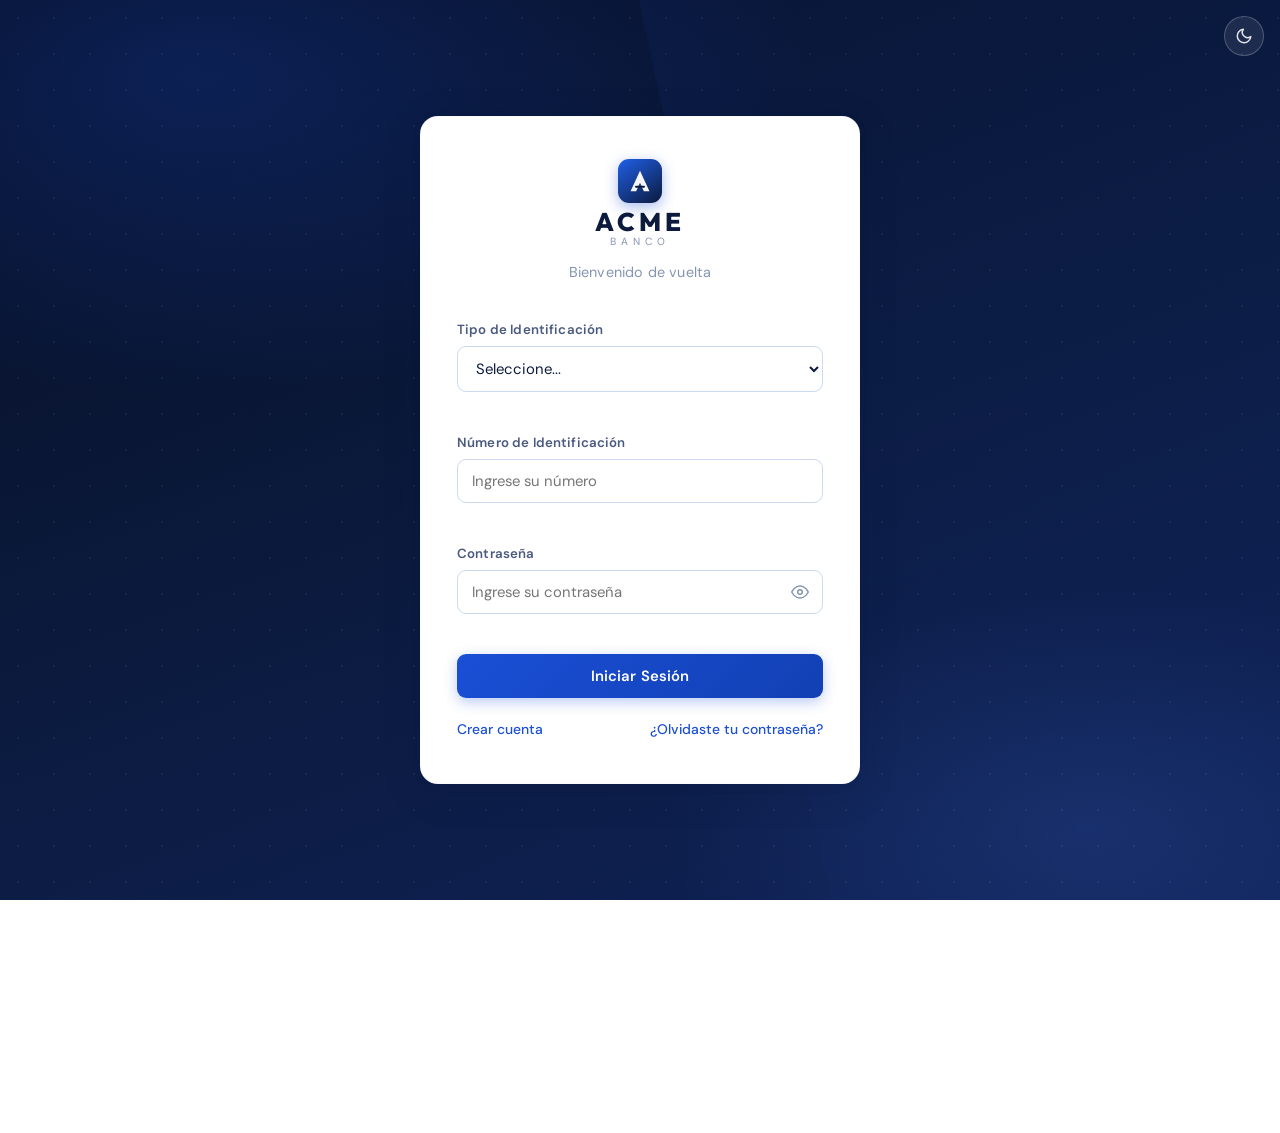
==== commit 40b66d1c: "feat: :white_check_mark: funtionsTested" ====
--- a/dashboard.html
+++ b/dashboard.html
@@ -25,7 +25,7 @@
     <aside class="sidebar" id="sidebar">
         <div class="sidebar-header">
             <div class="logo">
-                <div class="logo-icon logo-icon--sm">A</div>
+                <div class="logo-icon logo-icon--sm"><svg viewBox="0 0 24 28" fill="none" xmlns="http://www.w3.org/2000/svg"><path d="M12 2L23 26H16.5L12 16L7.5 26H1L12 2Z" fill="white" opacity="0.96"/><rect x="6.5" y="19.5" width="11" height="2.5" rx="0.5" fill="#0b1a3d"/></svg></div>
                 <span class="logo-text">Banco Acme</span>
             </div>
         </div>
@@ -190,12 +190,13 @@
         <!-- ===== SECCIÓN: RESUMEN ===== -->
         <section class="seccion" id="seccion-resumen">
 
-            <!-- Tarjeta de cuenta estilo AmEx -->
+            <!-- Tarjeta de cuenta estilo ACME BANCO ------->
             <div class="cuenta-card">
+                <div class="cuenta-card__bg-lines"></div>
                 <div class="cuenta-card__header">
                     <div class="cuenta-bank-logo">
-                        <div class="logo-icon logo-icon--sm">A</div>
-                        <span class="cuenta-bank-name">Banco Acme</span>
+                        <div class="logo-icon logo-icon--sm"><svg viewBox="0 0 24 28" fill="none" xmlns="http://www.w3.org/2000/svg"><path d="M12 2L23 26H16.5L12 16L7.5 26H1L12 2Z" fill="white" opacity="0.96"/><rect x="6.5" y="19.5" width="11" height="2.5" rx="0.5" fill="#0b1a3d"/></svg></div>
+                        <div class="cuenta-bank-name-block"><span class="cuenta-bank-name">ACME</span><span class="cuenta-bank-sub">BANCO</span></div>
                     </div>
                     <span class="cuenta-estado">
                         <span class="estado-dot"></span> Activa
@@ -400,7 +401,7 @@
                 <div class="certificado" id="certificadoContenido">
                     <div class="certificado__header">
                         <div class="logo">
-                            <div class="logo-icon">A</div>
+                            <div class="logo-icon"><svg viewBox="0 0 24 28" fill="none" xmlns="http://www.w3.org/2000/svg"><path d="M12 2L23 26H16.5L12 16L7.5 26H1L12 2Z" fill="white" opacity="0.96"/><rect x="6.5" y="19.5" width="11" height="2.5" rx="0.5" fill="#0b1a3d"/></svg></div>
                             <span class="logo-text">Banco Acme S.A.</span>
                         </div>
                         <p>NIT: 900.123.456-7</p>
@@ -450,4 +451,4 @@
     <script src="js/utils.js"></script>
     <script src="js/dashboard.js"></script>
 </body>
-</html>
+</html>
--- a/css/styles.css
+++ b/css/styles.css
@@ -1,88 +1,79 @@
 /* ==============================
-   VARIABLES CSS
-   Aquí definimos los colores y valores
-   que usaremos en toda la página
+   VARIABLES CSS — ACME BANCO
    ============================== */
 :root {
-    /* --- Colores de marca (no cambian con el tema) --- */
-    --azul-primario: #1a56db;
-    --azul-hover: #1648b8;
-    --verde: #16a34a;
-    --rojo: #dc2626;
-
-    /* --- Variables semánticas (MODO CLARO por defecto) ---
-       Estas sí cambian cuando activamos el modo oscuro */
-    --bg-body: #f8fafc;
-    --bg-surface: #ffffff;
-    --bg-surface-2: #f1f5f9;
-    --bg-input: #ffffff;
-    --bg-hover: #f1f5f9;
-    --bg-active: #e8f0fe;
-    --bg-active-text: #1a56db;
-
-    --text-primary: #1e293b;
-    --text-secondary: #334155;
-    --text-muted: #94a3b8;
-    --text-label: #475569;
-
-    --border-color: #e2e8f0;
-    --border-input: #e2e8f0;
-    --border-focus: rgba(26, 86, 219, 0.15);
-
-    --rojo-suave: #fef2f2;
-    --verde-suave: #f0fdf4;
-    --azul-suave: #e8f0fe;
-
-    --sombra: 0 1px 3px rgba(0,0,0,0.07), 0 4px 12px rgba(0,0,0,0.04);
-    --sombra-lg: 0 8px 30px rgba(0,0,0,0.10), 0 2px 8px rgba(0,0,0,0.06);
-
-    --radio: 12px;
-    --radio-sm: 8px;
-    --transicion: 0.2s ease;
-}
-
-/* ==============================
-   MODO OSCURO
-   Cuando el <html> tiene data-theme="dark",
-   reemplazamos las variables por colores oscuros
-   ============================== */
+    --azul-primario: #1a4fd6;
+    --azul-hover:    #1440b8;
+    --azul-claro:    #4a7fe8;
+    --navy-deep:     #0b1a3d;
+    --verde:         #16a34a;
+    --rojo:          #dc2626;
+
+    --bg-body:       #f0f4fa;
+    --bg-surface:    #ffffff;
+    --bg-surface-2:  #f4f7fc;
+    --bg-input:      #ffffff;
+    --bg-hover:      #eef2fb;
+    --bg-active:     #dde8ff;
+    --bg-active-text:#1a4fd6;
+
+    --text-primary:  #0b1a3d;
+    --text-secondary:#1e3260;
+    --text-muted:    #8494b4;
+    --text-label:    #4a5a80;
+
+    --border-color:  #d8e2f4;
+    --border-input:  #cdd9f0;
+    --border-focus:  rgba(26, 79, 214, 0.18);
+
+    --rojo-suave:    #fef2f2;
+    --verde-suave:   #f0fdf4;
+    --azul-suave:    #dde8ff;
+
+    --sombra:        0 1px 4px rgba(11,26,61,0.07), 0 4px 16px rgba(11,26,61,0.05);
+    --sombra-lg:     0 8px 40px rgba(11,26,61,0.14), 0 2px 10px rgba(11,26,61,0.08);
+    --sombra-card:   0 24px 64px rgba(11,26,61,0.36), 0 4px 20px rgba(26,79,214,0.18);
+
+    --radio:         14px;
+    --radio-sm:      9px;
+    --transicion:    0.2s ease;
+}
+
 [data-theme="dark"] {
-    --bg-body: #0f172a;
-    --bg-surface: #1e293b;
-    --bg-surface-2: #263447;
-    --bg-input: #1e2d42;
-    --bg-hover: #2d3f57;
-    --bg-active: #1a2f50;
-    --bg-active-text: #60a5fa;
-
-    --text-primary: #e2e8f0;
-    --text-secondary: #cbd5e1;
-    --text-muted: #64748b;
-    --text-label: #94a3b8;
-
-    --border-color: #334155;
-    --border-input: #334155;
-    --border-focus: rgba(96, 165, 250, 0.2);
-
-    --rojo-suave: #3b1515;
-    --verde-suave: #0f2d1a;
-    --azul-suave: #1a2f50;
-
-    --sombra: 0 1px 3px rgba(0,0,0,0.3), 0 4px 12px rgba(0,0,0,0.2);
-    --sombra-lg: 0 8px 30px rgba(0,0,0,0.4), 0 2px 8px rgba(0,0,0,0.3);
+    --bg-body:       #080f23;
+    --bg-surface:    #111c38;
+    --bg-surface-2:  #172040;
+    --bg-input:      #131f42;
+    --bg-hover:      #1e2d58;
+    --bg-active:     #162a5c;
+    --bg-active-text:#6b9cf8;
+
+    --text-primary:  #e4ecff;
+    --text-secondary:#c0ccec;
+    --text-muted:    #566080;
+    --text-label:    #8a9dc0;
+
+    --border-color:  #1e2d58;
+    --border-input:  #223060;
+    --border-focus:  rgba(107, 156, 248, 0.22);
+
+    --rojo-suave:    #3a1212;
+    --verde-suave:   #0c2418;
+    --azul-suave:    #162a5c;
+
+    --sombra:        0 1px 4px rgba(0,0,0,0.35), 0 4px 16px rgba(0,0,0,0.25);
+    --sombra-lg:     0 8px 40px rgba(0,0,0,0.5), 0 2px 10px rgba(0,0,0,0.3);
+    --sombra-card:   0 24px 64px rgba(0,0,0,0.6), 0 4px 20px rgba(26,79,214,0.2);
 
     --verde: #22c55e;
-    --rojo: #f87171;
-}
-
-/* ==============================
-   RESET Y BASE
-   Eliminamos márgenes/rellenos por defecto
-   ============================== */
-*, *::before, *::after {
-    margin: 0;
-    padding: 0;
-    box-sizing: border-box;
+    --rojo:  #f87171;
+}
+
+*, *::before, *::after { margin: 0; padding: 0; box-sizing: border-box; }
+/* solucion al problema del responsive arreglado */
+html, body {
+    max-width: 100%;
+    overflow-x: hidden;
 }
 
 body {
@@ -101,7 +92,7 @@
 }
 
 /* ==============================
-   LOGO
+   LOGO — ACME BANCO
    ============================== */
 .logo {
     display: flex;
@@ -109,48 +100,49 @@
     gap: 10px;
 }
 
-/* El icono cuadrado con la "A" */
 .logo-icon {
     width: 44px;
     height: 44px;
-    background: linear-gradient(135deg, var(--azul-primario), #3b82f6);
+    background: linear-gradient(145deg, #2060e8 0%, #0b1a3d 100%);
     color: #ffffff;
-    border-radius: 10px;
+    border-radius: 11px;
     display: flex;
     align-items: center;
     justify-content: center;
-    font-family: 'Outfit', sans-serif;
-    font-weight: 700;
-    font-size: 1.3rem;
     flex-shrink: 0;
-    box-shadow: 0 4px 12px rgba(26,86,219,0.35);
-}
+    box-shadow: 0 4px 14px rgba(26,79,214,0.38);
+    overflow: hidden;
+}
+
+.logo-icon svg { width: 24px; height: 24px; }
 
 .logo-icon--sm {
     width: 36px;
     height: 36px;
-    font-size: 1rem;
-}
+    border-radius: 9px;
+    box-shadow: 0 3px 10px rgba(26,79,214,0.3);
+}
+
+.logo-icon--sm svg { width: 19px; height: 19px; }
 
 .logo-text {
     font-family: 'Outfit', sans-serif;
     font-weight: 700;
-    font-size: 1.3rem;
-    color: var(--text-primary);
-}
-
-/* ==============================
-   BOTÓN DE TEMA (Claro / Oscuro)
-   Botón circular flotante en las páginas de auth
-   y en el header del dashboard
+    font-size: 1.25rem;
+    letter-spacing: 0.5px;
+    color: var(--text-primary);
+}
+
+/* ==============================
+   BOTÓN DE TEMA
    ============================== */
 .theme-toggle {
     width: 40px;
     height: 40px;
     border-radius: 50%;
-    border: 1.5px solid rgba(255,255,255,0.25);
-    background: rgba(255,255,255,0.1);
-    color: rgba(255,255,255,0.9);
+    border: 1.5px solid rgba(255,255,255,0.22);
+    background: rgba(255,255,255,0.08);
+    color: rgba(255,255,255,0.88);
     cursor: pointer;
     display: flex;
     align-items: center;
@@ -160,11 +152,10 @@
 }
 
 .theme-toggle:hover {
-    background: rgba(255,255,255,0.2);
-    transform: scale(1.05);
-}
-
-/* Versión del botón para el dashboard (fondo claro) */
+    background: rgba(255,255,255,0.18);
+    transform: scale(1.06);
+}
+
 .theme-toggle--dash {
     border-color: var(--border-color);
     background: var(--bg-surface);
@@ -178,7 +169,6 @@
 
 /* ==============================
    PÁGINAS DE AUTENTICACIÓN
-   (index.html, registro.html, recuperar.html)
    ============================== */
 .page-auth {
     display: flex;
@@ -186,11 +176,37 @@
     justify-content: center;
     min-height: 100vh;
     padding: 20px;
-    background: linear-gradient(145deg, #0a1628 0%, #162544 50%, #1a3a6b 100%);
     position: relative;
-}
-
-/* Botón de tema en páginas de auth: fijo arriba a la derecha */
+    overflow-x: hidden;
+    background:
+        radial-gradient(ellipse 80% 60% at 15% 8%, rgba(26,79,214,0.25) 0%, transparent 60%),
+        radial-gradient(ellipse 55% 45% at 85% 92%, rgba(74,127,232,0.16) 0%, transparent 60%),
+        linear-gradient(160deg, #060e24 0%, #0b1a3d 50%, #0f2258 100%);
+}
+
+/* Grilla de puntos */
+.page-auth::before {
+    content: '';
+    position: absolute;
+    inset: 0;
+    background-image: radial-gradient(circle, rgba(255,255,255,0.05) 1px, transparent 1px);
+    background-size: 36px 36px;
+    pointer-events: none;
+}
+
+/* Franja diagonal de brillo */
+.page-auth::after {
+    content: '';
+    position: absolute;
+    top: -20%;
+    right: -8%;
+    width: 50%;
+    height: 140%;
+    background: linear-gradient(to bottom, rgba(26,79,214,0.08) 0%, transparent 100%);
+    transform: rotate(-12deg);
+    pointer-events: none;
+}
+
 .page-auth .theme-toggle {
     position: fixed;
     top: 16px;
@@ -201,50 +217,85 @@
 .auth-container {
     width: 100%;
     max-width: 440px;
-    animation: fadeIn 0.4s ease;
+    animation: fadeIn 0.45s ease;
+    position: relative;
+    z-index: 1;
 }
 
 .auth-card {
     background: var(--bg-surface);
-    border-radius: var(--radio);
-    padding: 40px 32px;
+    border-radius: 18px;
+    padding: 42px 36px;
     box-shadow: var(--sombra-lg);
+    border: 1px solid rgba(200,216,255,0.12);
     transition: background var(--transicion);
 }
 
-.auth-card--wide {
-    max-width: 720px;
-}
-
-.auth-container:has(.auth-card--wide) {
-    max-width: 720px;
-}
+[data-theme="dark"] .auth-card {
+    border-color: rgba(255,255,255,0.04);
+}
+
+.auth-card--wide { max-width: 720px; }
+
+.auth-container:has(.auth-card--wide) { max-width: 720px; }
 
 .auth-header {
     text-align: center;
-    margin-bottom: 32px;
+    margin-bottom: 34px;
 }
 
 .auth-header .logo {
     justify-content: center;
-    margin-bottom: 12px;
+    margin-bottom: 14px;
+    flex-direction: column;
+    gap: 6px;
+}
+
+/* Logo text block: ACME sobre BANCO */
+.auth-header .logo-brand-block {
+    display: flex;
+    flex-direction: column;
+    align-items: center;
+    line-height: 1;
+    gap: 2px;
+}
+
+.auth-header .logo-brand-main {
+    font-family: 'Outfit', sans-serif;
+    font-weight: 800;
+    font-size: 1.6rem;
+    letter-spacing: 4px;
+    color: var(--text-primary);
+    text-transform: uppercase;
+}
+
+.auth-header .logo-brand-sub {
+    font-family: 'DM Sans', sans-serif;
+    font-weight: 400;
+    font-size: 0.65rem;
+    letter-spacing: 5px;
+    color: var(--text-muted);
+    text-transform: uppercase;
 }
 
 .auth-subtitle {
     color: var(--text-muted);
-    font-size: 0.95rem;
+    font-size: 0.9rem;
+    letter-spacing: 0.2px;
+    margin-top: 6px;
 }
 
 .auth-links {
     display: flex;
     justify-content: space-between;
     margin-top: 20px;
-    font-size: 0.88rem;
+    font-size: 0.87rem;
 }
 
 .auth-links a {
     color: var(--azul-primario);
     text-decoration: none;
+    font-weight: 500;
     transition: color var(--transicion);
 }
 
@@ -256,16 +307,15 @@
 /* ==============================
    FORMULARIOS
    ============================== */
-.form-group {
-    margin-bottom: 18px;
-}
+.form-group { margin-bottom: 18px; }
 
 .form-group label {
     display: block;
-    font-size: 0.88rem;
-    font-weight: 500;
+    font-size: 0.83rem;
+    font-weight: 600;
     color: var(--text-label);
     margin-bottom: 6px;
+    letter-spacing: 0.15px;
 }
 
 .form-group input,
@@ -274,7 +324,7 @@
     padding: 11px 14px;
     border: 1.5px solid var(--border-input);
     border-radius: var(--radio-sm);
-    font-size: 0.95rem;
+    font-size: 0.93rem;
     font-family: 'DM Sans', sans-serif;
     color: var(--text-primary);
     background: var(--bg-input);
@@ -289,20 +339,12 @@
 }
 
 .form-group input.input-error,
-.form-group select.input-error {
-    border-color: var(--rojo);
-}
-
-/* Wrapper del campo de contraseña */
-.password-wrapper {
-    position: relative;
-}
-
-.password-wrapper input {
-    padding-right: 44px;
-}
-
-/* Botón ojo para mostrar/ocultar contraseña */
+.form-group select.input-error { border-color: var(--rojo); }
+
+.password-wrapper { position: relative; }
+
+.password-wrapper input { padding-right: 44px; }
+
 .toggle-pass {
     position: absolute;
     right: 10px;
@@ -319,20 +361,16 @@
     transition: color var(--transicion);
 }
 
-.toggle-pass:hover {
-    color: var(--text-label);
-}
-
-/* Mensaje de error debajo del campo */
+.toggle-pass:hover { color: var(--text-label); }
+
 .error-msg {
     display: block;
     color: var(--rojo);
-    font-size: 0.8rem;
+    font-size: 0.78rem;
     margin-top: 4px;
     min-height: 18px;
 }
 
-/* Grid de dos columnas para formularios anchos */
 .form-grid {
     display: grid;
     grid-template-columns: 1fr 1fr;
@@ -351,30 +389,31 @@
     border: none;
     border-radius: var(--radio-sm);
     font-family: 'DM Sans', sans-serif;
-    font-size: 0.95rem;
+    font-size: 0.93rem;
     font-weight: 600;
     cursor: pointer;
     transition: all var(--transicion);
     text-decoration: none;
-}
-
-/* Botón azul principal */
+    letter-spacing: 0.1px;
+}
+
 .btn-primary {
-    background: var(--azul-primario);
+    background: linear-gradient(135deg, #1a4fd6 0%, #1240b4 100%);
     color: #ffffff;
     width: 100%;
+    box-shadow: 0 4px 14px rgba(26,79,214,0.3);
 }
 
 .btn-primary:hover {
-    background: var(--azul-hover);
+    background: linear-gradient(135deg, #1648ca 0%, #1039a4 100%);
     transform: translateY(-1px);
-    box-shadow: 0 4px 12px rgba(26,86,219,0.3);
-}
-
-/* Botón secundario (gris) */
+    box-shadow: 0 6px 20px rgba(26,79,214,0.4);
+}
+
 .btn-secondary {
     background: var(--bg-surface-2);
     color: var(--text-label);
+    border: 1.5px solid var(--border-color);
 }
 
 .btn-secondary:hover {
@@ -382,26 +421,22 @@
     color: var(--text-primary);
 }
 
-/* Botón con solo borde */
 .btn-outline {
     background: transparent;
     color: var(--azul-primario);
     border: 1.5px solid var(--azul-primario);
     padding: 8px 16px;
-    font-size: 0.88rem;
-}
-
-.btn-outline:hover {
-    background: var(--azul-suave);
-}
-
-/* Botón de volver (con flecha) */
+    font-size: 0.87rem;
+}
+
+.btn-outline:hover { background: var(--azul-suave); }
+
 .btn-volver {
     background: var(--bg-surface-2);
     color: var(--text-label);
     border: 1.5px solid var(--border-color);
     padding: 9px 18px;
-    font-size: 0.88rem;
+    font-size: 0.87rem;
     width: auto;
 }
 
@@ -410,16 +445,13 @@
     color: var(--text-primary);
 }
 
-/* Grupo de botones lado a lado */
 .btn-group {
     display: flex;
     gap: 12px;
     margin-top: 8px;
 }
 
-.btn-group .btn {
-    flex: 1;
-}
+.btn-group .btn { flex: 1; }
 
 /* ==============================
    ALERTAS / MENSAJES
@@ -427,7 +459,7 @@
 .alert {
     padding: 12px 16px;
     border-radius: var(--radio-sm);
-    font-size: 0.9rem;
+    font-size: 0.88rem;
     margin-top: 16px;
     text-align: center;
 }
@@ -444,7 +476,6 @@
     border: 1px solid rgba(22,163,74,0.2);
 }
 
-/* Texto informativo gris */
 .info-text {
     color: var(--text-muted);
     font-size: 0.9rem;
@@ -453,15 +484,13 @@
 }
 
 /* ==============================
-   RESUMEN DE REGISTRO EXITOSO
-   (registro.html - después de crear cuenta)
+   RESUMEN REGISTRO EXITOSO
    ============================== */
 .resumen-card {
     text-align: center;
     padding: 20px 0;
 }
 
-/* Icono de check grande */
 .resumen-icon {
     width: 64px;
     height: 64px;
@@ -494,9 +523,7 @@
     font-size: 0.9rem;
 }
 
-.resumen-datos p:last-child {
-    border-bottom: none;
-}
+.resumen-datos p:last-child { border-bottom: none; }
 
 /* ==============================
    LAYOUT DEL DASHBOARD
@@ -508,7 +535,7 @@
     transition: background var(--transicion);
 }
 
-/* --- Sidebar (menú lateral) --- */
+/* --- Sidebar --- */
 .sidebar {
     width: 260px;
     background: var(--bg-surface);
@@ -516,29 +543,25 @@
     display: flex;
     flex-direction: column;
     position: fixed;
-    top: 0;
-    left: 0;
-    bottom: 0;
+    top: 0; left: 0; bottom: 0;
     z-index: 100;
     transition: transform 0.3s ease, background var(--transicion), border-color var(--transicion);
 }
 
 .sidebar-header {
-    padding: 20px 20px 16px;
+    padding: 22px 20px 18px;
     border-bottom: 1px solid var(--border-color);
 }
 
-/* Lista de botones de navegación */
 .sidebar-nav {
     flex: 1;
-    padding: 12px;
+    padding: 12px 10px;
     display: flex;
     flex-direction: column;
-    gap: 4px;
+    gap: 3px;
     overflow-y: auto;
 }
 
-/* Cada ítem del menú */
 .nav-item {
     display: flex;
     align-items: center;
@@ -549,7 +572,7 @@
     border-radius: var(--radio-sm);
     background: transparent;
     font-family: 'DM Sans', sans-serif;
-    font-size: 0.92rem;
+    font-size: 0.9rem;
     font-weight: 500;
     color: var(--text-label);
     cursor: pointer;
@@ -562,25 +585,19 @@
     color: var(--text-primary);
 }
 
-/* Ítem activo (sección actual) */
 .nav-item.active {
     background: var(--bg-active);
     color: var(--bg-active-text);
     font-weight: 600;
 }
 
-/* Ítem de cerrar sesión (rojo) */
-.nav-item--danger {
-    color: var(--rojo);
-    margin-top: auto;
-}
+.nav-item--danger { color: var(--rojo); margin-top: auto; }
 
 .nav-item--danger:hover {
     background: var(--rojo-suave);
     color: var(--rojo);
 }
 
-/* Contenedor del ícono en el nav */
 .nav-icon {
     width: 22px;
     display: flex;
@@ -589,7 +606,6 @@
     flex-shrink: 0;
 }
 
-/* Pie del sidebar: nombre del usuario + exportar/importar */
 .sidebar-footer {
     padding: 16px 20px;
     border-top: 1px solid var(--border-color);
@@ -605,11 +621,7 @@
     text-overflow: ellipsis;
 }
 
-/* Botones de exportar/importar en el sidebar */
-.sidebar-data-actions {
-    display: flex;
-    gap: 8px;
-}
+.sidebar-data-actions { display: flex; gap: 8px; }
 
 .btn-data-action {
     flex: 1;
@@ -638,14 +650,12 @@
 }
 
 /* ==============================
-   BOTÓN MENÚ MÓVIL (hamburguesa)
-   Solo visible en pantallas pequeñas
+   BOTÓN MENÚ MÓVIL
    ============================== */
 .menu-toggle {
     display: none;
     position: fixed;
-    top: 14px;
-    left: 14px;
+    top: 14px; left: 14px;
     z-index: 200;
     background: var(--bg-surface);
     border: 1px solid var(--border-color);
@@ -659,7 +669,7 @@
 }
 
 /* ==============================
-   CONTENIDO PRINCIPAL DEL DASHBOARD
+   CONTENIDO PRINCIPAL
    ============================== */
 .main-content {
     flex: 1;
@@ -668,12 +678,11 @@
     max-width: 960px;
 }
 
-/* Header: título + fecha + botón tema */
 .dash-header {
     display: flex;
     justify-content: space-between;
     align-items: center;
-    margin-bottom: 28px;
+    margin-bottom: 32px;
 }
 
 .dash-header-left {
@@ -684,174 +693,219 @@
 
 .dash-header h1 {
     font-size: 1.6rem;
+    letter-spacing: -0.3px;
 }
 
 .dash-fecha {
     color: var(--text-muted);
-    font-size: 0.88rem;
-}
-
-/* ==============================
-   TARJETA DE CUENTA (Estilo AmEx)
-   Diseñada para verse como una tarjeta bancaria real
+    font-size: 0.87rem;
+}
+
+/* ==============================
+   TARJETA DE CUENTA — ACME BANCO
+   Rediseñada con imagen de marca
    ============================== */
 .cuenta-card {
-    /* Gradiente oscuro tipo American Express */
-    background: linear-gradient(140deg, #0a1628 0%, #1c3a6e 55%, #0d2451 100%);
-    border-radius: 20px;
-    padding: 28px 32px;
+    background: linear-gradient(145deg, #091426 0%, #122056 38%, #0e1b4d 68%, #091426 100%);
+    border-radius: 22px;
+    padding: 26px 30px 24px;
     color: #ffffff;
-    box-shadow: 0 20px 60px rgba(0,0,0,0.4), 0 4px 20px rgba(26,86,219,0.15);
+    box-shadow: var(--sombra-card);
     position: relative;
     overflow: hidden;
     max-width: 480px;
-}
-
-/* Círculo decorativo arriba a la derecha */
+    aspect-ratio: 1.586 / 1;
+    display: flex;
+    flex-direction: column;
+    justify-content: space-between;
+}
+
+/* Etiqueta "Credit / Debit" */
 .cuenta-card::before {
-    content: '';
+    content: 'Credit / Debit';
     position: absolute;
-    top: -100px;
-    right: -100px;
-    width: 300px;
-    height: 300px;
-    border-radius: 50%;
-    background: radial-gradient(circle, rgba(255,255,255,0.07) 0%, transparent 70%);
+    top: 20px;
+    right: 24px;
+    font-family: 'DM Sans', sans-serif;
+    font-size: 0.62rem;
+    font-weight: 500;
+    letter-spacing: 1px;
+    color: rgba(255,255,255,0.38);
+    text-transform: uppercase;
     pointer-events: none;
-}
-
-/* Círculo decorativo abajo a la izquierda */
+    z-index: 2;
+}
+
+/* Halo de luz superior */
 .cuenta-card::after {
     content: '';
     position: absolute;
-    bottom: -80px;
-    left: -60px;
-    width: 220px;
-    height: 220px;
+    top: -120px;
+    left: -80px;
+    width: 340px;
+    height: 340px;
     border-radius: 50%;
-    background: rgba(26, 86, 219, 0.15);
+    background: radial-gradient(circle, rgba(74,127,232,0.2) 0%, transparent 65%);
     pointer-events: none;
 }
 
-/* Header de la tarjeta: logo del banco + estado */
+/* Líneas holográficas decorativas */
+.cuenta-card__bg-lines {
+    position: absolute;
+    inset: 0;
+    background: repeating-linear-gradient(
+        -55deg,
+        transparent,
+        transparent 28px,
+        rgba(255,255,255,0.016) 28px,
+        rgba(255,255,255,0.016) 29px
+    );
+    border-radius: 22px;
+    pointer-events: none;
+    z-index: 0;
+}
+
+/* Header de la tarjeta */
 .cuenta-card__header {
     display: flex;
     justify-content: space-between;
-    align-items: center;
-    margin-bottom: 24px;
+    align-items: flex-start;
     position: relative;
     z-index: 1;
 }
 
-/* Logo del banco dentro de la tarjeta */
 .cuenta-bank-logo {
     display: flex;
     align-items: center;
-    gap: 8px;
+    gap: 9px;
+}
+
+/* Ícono A dentro de la tarjeta */
+.cuenta-bank-logo .logo-icon--sm {
+    background: rgba(255,255,255,0.1);
+    border: 1px solid rgba(255,255,255,0.2);
+    box-shadow: none;
+}
+
+/* Bloque ACME / BANCO en la tarjeta */
+.cuenta-bank-name-block {
+    display: flex;
+    flex-direction: column;
+    line-height: 1.15;
 }
 
 .cuenta-bank-name {
     font-family: 'Outfit', sans-serif;
-    font-weight: 700;
-    font-size: 0.85rem;
-    letter-spacing: 2px;
-    color: rgba(255,255,255,0.9);
+    font-weight: 800;
+    font-size: 1rem;
+    letter-spacing: 4px;
+    color: #ffffff;
     text-transform: uppercase;
 }
 
-/* Indicador "Activa" con punto verde */
+.cuenta-bank-sub {
+    font-family: 'DM Sans', sans-serif;
+    font-size: 0.55rem;
+    font-weight: 400;
+    letter-spacing: 4.5px;
+    color: rgba(255,255,255,0.45);
+    text-transform: uppercase;
+}
+
 .cuenta-estado {
     display: flex;
     align-items: center;
     gap: 6px;
-    font-size: 0.82rem;
-    color: rgba(255,255,255,0.85);
+    font-size: 0.72rem;
+    color: rgba(255,255,255,0.65);
+    margin-top: 2px;
 }
 
 .estado-dot {
     width: 8px;
     height: 8px;
+    min-width: 8px;
+    min-height: 8px;
     border-radius: 50%;
     background: #4ade80;
-    box-shadow: 0 0 0 3px rgba(74,222,128,0.25);
+    box-shadow: 0 0 0 3px rgba(74,222,128,0.22);
     flex-shrink: 0;
 }
 
-/* Cuerpo de la tarjeta: chip + número + saldo */
+/* Cuerpo de la tarjeta */
 .cuenta-card__body {
     position: relative;
     z-index: 1;
-    margin-bottom: 22px;
-}
-
-/* Chip EMV dorado (el cuadradito de las tarjetas) */
+    flex: 1;
+    display: flex;
+    flex-direction: column;
+    justify-content: center;
+    padding: 4px 0;
+}
+
+/* Chip EMV dorado */
 .cuenta-chip {
-    width: 44px;
-    height: 34px;
-    background: linear-gradient(135deg, #c8a84b 0%, #e8cc6d 40%, #a0832e 100%);
-    border-radius: 6px;
-    margin-bottom: 18px;
+    width: 40px;
+    height: 30px;
+    background: linear-gradient(135deg, #c8a84b 0%, #e8cc6d 42%, #a0832e 100%);
+    border-radius: 5px;
+    margin-bottom: 14px;
     position: relative;
     overflow: hidden;
 }
 
-/* Líneas horizontales del chip */
 .cuenta-chip::before {
     content: '';
     position: absolute;
-    top: 50%;
-    left: 0;
-    right: 0;
+    top: 50%; left: 0; right: 0;
     height: 1px;
-    background: rgba(0,0,0,0.2);
+    background: rgba(0,0,0,0.18);
     transform: translateY(-50%);
 }
 
-/* Línea vertical del chip */
 .cuenta-chip::after {
     content: '';
     position: absolute;
-    left: 50%;
-    top: 0;
-    bottom: 0;
+    left: 50%; top: 0; bottom: 0;
     width: 1px;
-    background: rgba(0,0,0,0.2);
+    background: rgba(0,0,0,0.18);
     transform: translateX(-50%);
 }
 
 /* Número de cuenta */
 .cuenta-numero {
     font-family: 'Outfit', monospace;
-    font-size: 1.3rem;
-    letter-spacing: 4px;
-    margin-bottom: 18px;
-    opacity: 0.95;
+    font-size: 1.18rem;
+    letter-spacing: 3px;
+    margin-bottom: 10px;
+    opacity: 0.94;
     text-shadow: 0 1px 3px rgba(0,0,0,0.3);
+    word-spacing: 4px;
 }
 
 .cuenta-saldo-label {
-    font-size: 0.72rem;
+    font-size: 0.66rem;
     text-transform: uppercase;
-    letter-spacing: 1.2px;
-    opacity: 0.6;
-    margin-bottom: 4px;
-}
-
-/* Saldo grande */
+    letter-spacing: 1.5px;
+    opacity: 0.45;
+    margin-bottom: 3px;
+}
+
 .cuenta-saldo {
     font-family: 'Outfit', sans-serif;
-    font-size: 2rem;
+    font-size: 1.9rem;
     font-weight: 700;
-    text-shadow: 0 2px 4px rgba(0,0,0,0.2);
-}
-
-/* Pie de la tarjeta: titular + fecha + tipo */
+    text-shadow: 0 2px 6px rgba(0,0,0,0.22);
+    letter-spacing: -0.5px;
+}
+
+/* Pie de la tarjeta */
 .cuenta-card__footer {
     display: flex;
     justify-content: space-between;
     align-items: flex-end;
-    padding-top: 18px;
-    border-top: 1px solid rgba(255,255,255,0.12);
+    padding-top: 14px;
+    border-top: 1px solid rgba(255,255,255,0.1);
     position: relative;
     z-index: 1;
     gap: 12px;
@@ -864,29 +918,32 @@
 }
 
 .cuenta-footer-label {
-    font-size: 0.68rem;
+    font-size: 0.6rem;
     text-transform: uppercase;
-    letter-spacing: 0.8px;
-    opacity: 0.5;
+    letter-spacing: 1px;
+    opacity: 0.42;
 }
 
 .cuenta-card__footer p,
 .cuenta-card__footer span,
 .cuenta-card__footer strong {
-    font-size: 0.85rem;
+    font-size: 0.82rem;
     opacity: 0.9;
 }
 
-/* Badge "Ahorros" en la tarjeta */
+/* Badge tipo de cuenta — estilizado como logo de red de pago */
 .cuenta-badge {
-    background: rgba(255,255,255,0.12);
-    border: 1px solid rgba(255,255,255,0.2);
-    padding: 5px 12px;
+    background: rgba(255,255,255,0.08);
+    border: 1px solid rgba(255,255,255,0.18);
+    padding: 4px 12px;
     border-radius: 20px;
-    font-size: 0.75rem;
-    font-weight: 500;
-    letter-spacing: 0.3px;
+    font-family: 'Outfit', sans-serif;
+    font-size: 0.66rem;
+    font-weight: 700;
+    letter-spacing: 1.5px;
+    text-transform: uppercase;
     white-space: nowrap;
+    color: rgba(255,255,255,0.75);
 }
 
 /* ==============================
@@ -899,9 +956,7 @@
     margin-bottom: 20px;
 }
 
-.seccion-header h2 {
-    font-size: 1.2rem;
-}
+.seccion-header h2 { font-size: 1.2rem; }
 
 /* --- Tabla de transacciones --- */
 .tabla-container {
@@ -921,7 +976,7 @@
     background: var(--bg-surface-2);
     padding: 12px 16px;
     text-align: left;
-    font-size: 0.82rem;
+    font-size: 0.78rem;
     font-weight: 600;
     color: var(--text-label);
     text-transform: uppercase;
@@ -936,21 +991,13 @@
     color: var(--text-primary);
 }
 
-.tabla tr:hover td {
-    background: var(--bg-surface-2);
-}
-
-.valor-positivo {
-    color: var(--verde);
-    font-weight: 600;
-}
-
-.valor-negativo {
-    color: var(--rojo);
-    font-weight: 600;
-}
-
-/* --- Formulario de operación (consignar, retirar, etc.) --- */
+.tabla tr:hover td { background: var(--bg-surface-2); }
+
+.valor-positivo { color: var(--verde); font-weight: 600; }
+
+.valor-negativo { color: var(--rojo); font-weight: 600; }
+
+/* --- Formulario de operación --- */
 .form-operacion {
     background: var(--bg-surface);
     border-radius: var(--radio);
@@ -960,12 +1007,12 @@
     transition: background var(--transicion);
 }
 
-/* Resumen de datos de la cuenta arriba del formulario */
 .info-cuenta {
     background: var(--bg-surface-2);
     border-radius: var(--radio-sm);
     padding: 16px;
     margin-bottom: 20px;
+    border: 1px solid var(--border-color);
     transition: background var(--transicion);
 }
 
@@ -986,7 +1033,6 @@
     transition: background var(--transicion);
 }
 
-/* Título en verde del resumen */
 .success-title {
     color: var(--verde);
     margin-bottom: 16px;
@@ -1001,13 +1047,9 @@
     color: var(--text-primary);
 }
 
-.resumen-transaccion p:last-child {
-    border-bottom: none;
-}
-
-.resumen-transaccion .btn-outline {
-    margin-top: 16px;
-}
+.resumen-transaccion p:last-child { border-bottom: none; }
+
+.resumen-transaccion .btn-outline { margin-top: 16px; }
 
 /* ==============================
    CERTIFICADO BANCARIO
@@ -1018,7 +1060,6 @@
     gap: 16px;
 }
 
-/* Fila de botones debajo del certificado */
 .certificado-actions {
     display: flex;
     align-items: center;
@@ -1042,10 +1083,7 @@
     margin-bottom: 32px;
 }
 
-.certificado__header .logo {
-    justify-content: center;
-    margin-bottom: 4px;
-}
+.certificado__header .logo { justify-content: center; margin-bottom: 4px; }
 
 .certificado__header p {
     font-size: 0.85rem;
@@ -1104,7 +1142,7 @@
     height: 1px;
     background: var(--text-primary);
     margin: 0 auto 8px;
-    opacity: 0.4;
+    opacity: 0.35;
 }
 
 .certificado__footer p {
@@ -1116,123 +1154,94 @@
    ANIMACIONES
    ============================== */
 @keyframes fadeIn {
-    from { opacity: 0; transform: translateY(12px); }
+    from { opacity: 0; transform: translateY(14px); }
     to   { opacity: 1; transform: translateY(0); }
 }
 
-.seccion {
-    animation: fadeIn 0.3s ease;
-}
-
-/* ==============================
-   RESPONSIVE (pantallas pequeñas)
+.seccion { animation: fadeIn 0.3s ease; }
+
+/* ==============================
+   RESPONSIVE
    ============================== */
 @media (max-width: 768px) {
-    .form-grid {
-        grid-template-columns: 1fr;
+
+    /* Asegura que el body no tenga overflow horizontal */
+
+    body {
+        overflow-x: hidden;
     }
 
-    .auth-card {
-        padding: 28px 20px;
+    .page-auth {
+        overflow-x: hidden;
     }
 
-    /* En móvil el sidebar se oculta */
-    .sidebar {
-        transform: translateX(-100%);
+    /* Fix: evitar scroll horizontal por el botón de tema */
+    .page-auth .theme-toggle {
+        position: fixed;
+        top: 12px;
+        right: 12px;
+        width: 36px;
+        height: 36px;
     }
 
-    .sidebar.open {
-        transform: translateX(0);
+
+    /* ── Auth ── */
+    .auth-container {
+        max-width: 100%;
+        padding: 0 16px;
     }
-
-    .menu-toggle {
-        display: flex;
+    .auth-container:has(.auth-card--wide) { max-width: 100%; }
+    .auth-card--wide { max-width: 100%; }
+    .auth-card { padding: 30px 22px; }
+
+    /* ── Formularios ── */
+    .form-grid { grid-template-columns: 1fr; }
+    .form-group input,
+    .form-group select {
+        min-width: 0;
+        max-width: 100%;
     }
 
-    .main-content {
-        margin-left: 0;
-        padding: 20px 16px;
-        padding-top: 64px;
-    }
-
-    .dash-header {
-        flex-direction: column;
-        align-items: flex-start;
-        gap: 8px;
-    }
-
-    .dash-header h1 {
-        font-size: 1.3rem;
-    }
-
-    .cuenta-card {
-        padding: 20px 22px;
-    }
-
-    .cuenta-saldo {
-        font-size: 1.6rem;
-    }
-
-    .cuenta-card__footer {
-        flex-wrap: wrap;
-        gap: 10px;
-    }
-
-    .certificado {
-        padding: 24px 16px;
-    }
-
-    .seccion-header {
-        flex-direction: column;
-        gap: 12px;
-        align-items: flex-start;
-    }
-
-    .certificado-actions {
-        flex-wrap: wrap;
-    }
+    /* ── Sidebar ── */
+    .sidebar { transform: translateX(-100%); }
+    .sidebar.open { transform: translateX(0); }
+    .menu-toggle { display: flex; }
+
+    /* ── Dashboard — contenido principal ── */
+    .main-content { margin-left: 0; padding: 20px 16px; padding-top: 64px; max-width: 100%; }
+    .dash-header { flex-direction: column; align-items: flex-start; gap: 8px; }
+    .dash-header h1 { font-size: 1.3rem; }
+
+    /* ── Tabla de transacciones ── */
+    .tabla { min-width: 520px; }
+    .tabla th { padding: 10px 10px; font-size: 0.72rem; }
+    .tabla td { padding: 10px 10px; font-size: 0.83rem; white-space: nowrap; }
+
+    /* ── Tarjeta cuenta / Certificado ── */
+    .cuenta-card { padding: 20px 22px; aspect-ratio: auto; min-height: 220px; }
+    .cuanta-card__header { align-items: flex-start; }
+    .cuenta-card::before { top: 10px; right: 15px; font-size: 0.5rem; }
+    .cuenta-saldo { font-size: 1.6rem; }
+    .cuenta-card__footer { flex-wrap: wrap; gap: 10px; }
+    .certificado { padding: 24px 16px; }
+    .seccion-header { flex-direction: column; gap: 12px; align-items: flex-start; }
+    .certificado-actions { flex-wrap: wrap; }
 }
 
 @media (max-width: 480px) {
-    .auth-links {
-        flex-direction: column;
-        gap: 8px;
-        text-align: center;
-    }
-
-    .btn-group {
-        flex-direction: column;
-    }
-}
-
-/* ==============================
-   ESTILOS DE IMPRESIÓN
-   Cuando el usuario imprime, ocultamos
-   lo que no debe aparecer en el papel
+    .auth-links { flex-direction: column; gap: 8px; text-align: center; }
+    .btn-group { flex-direction: column; }
+}
+
+/* ==============================
+   IMPRESIÓN
    ============================== */
 @media print {
-    .sidebar,
-    .menu-toggle,
-    .btn,
-    .nav-item,
-    .dash-header,
-    .certificado-actions,
-    .theme-toggle {
+    .sidebar, .menu-toggle, .btn, .nav-item,
+    .dash-header, .certificado-actions, .theme-toggle {
         display: none !important;
     }
-
-    .main-content {
-        margin: 0;
-        padding: 0;
-    }
-
-    .seccion {
-        display: block !important;
-        box-shadow: none;
-    }
-
-    .certificado {
-        border: 1px solid #ccc;
-        box-shadow: none;
-    }
-}
+    .main-content { margin: 0; padding: 0; }
+    .seccion { display: block !important; box-shadow: none; }
+    .certificado { border: 1px solid #ccc; box-shadow: none; }
+}
